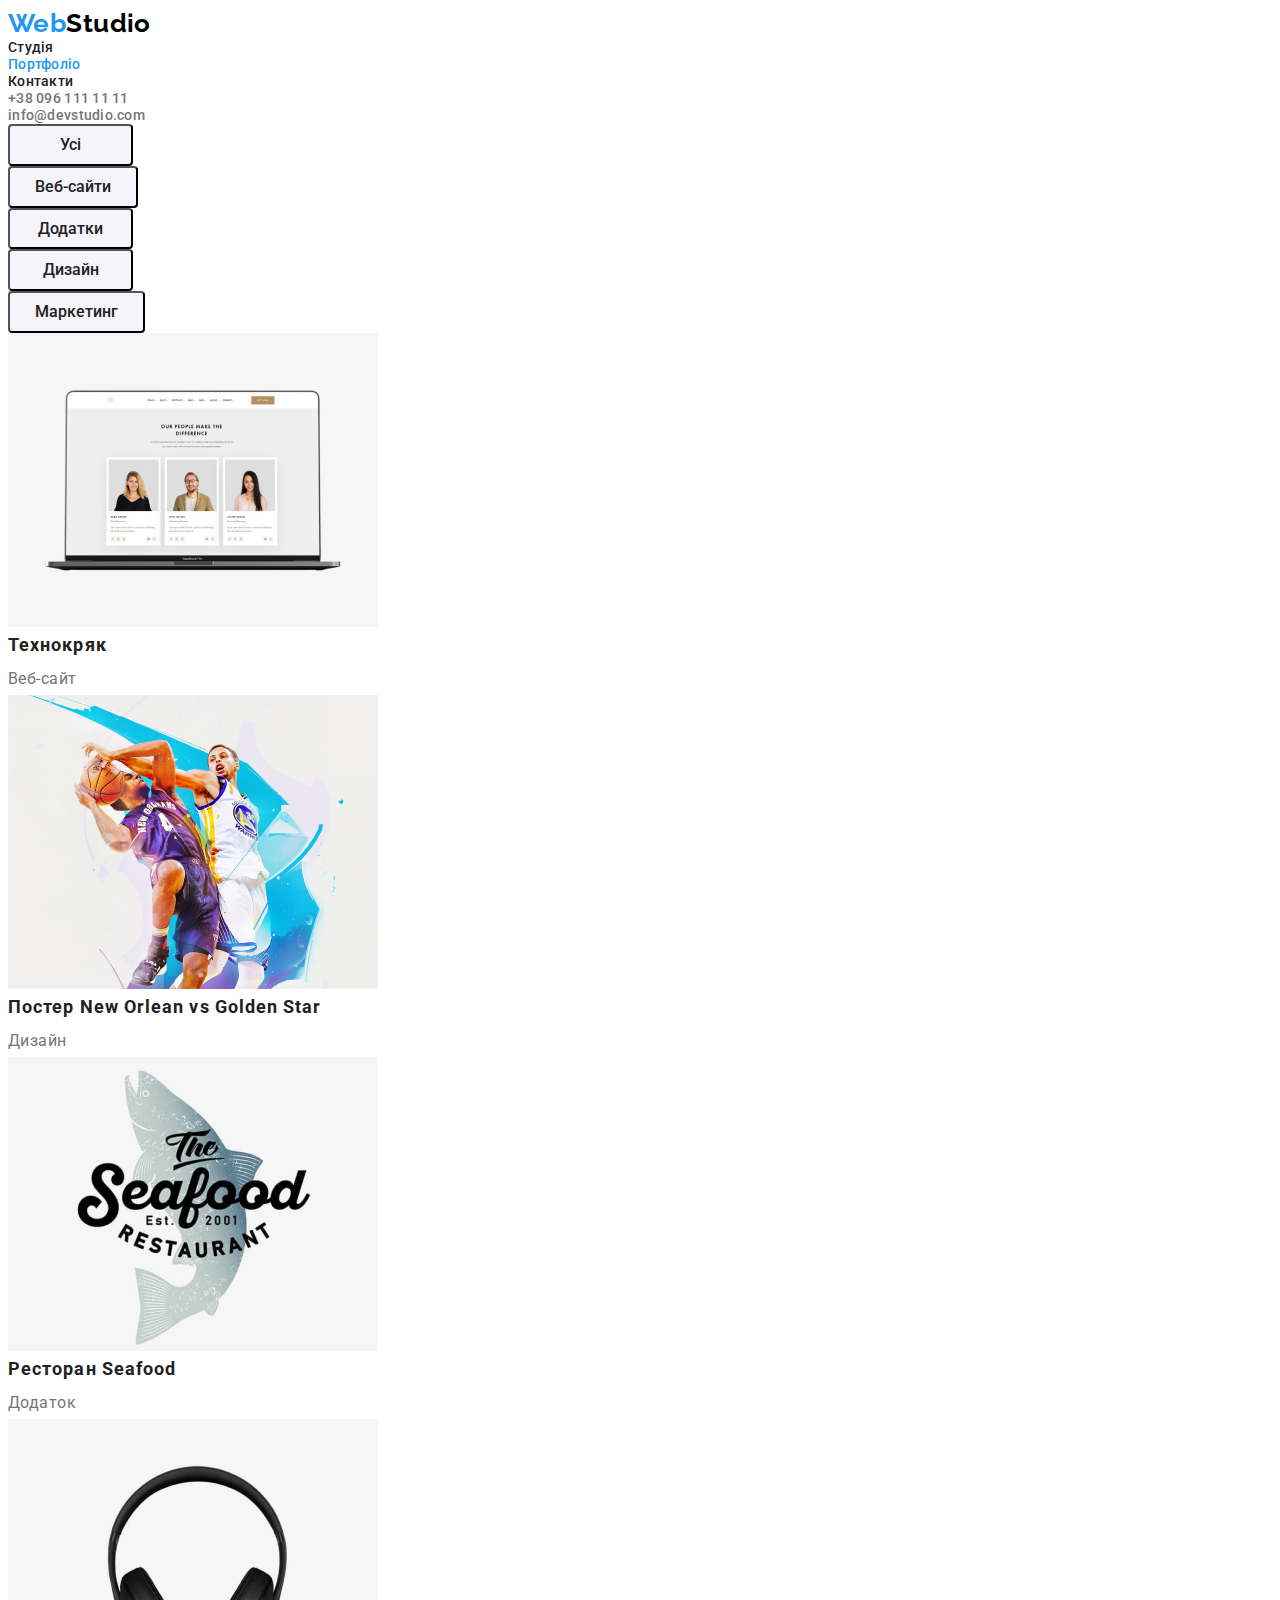
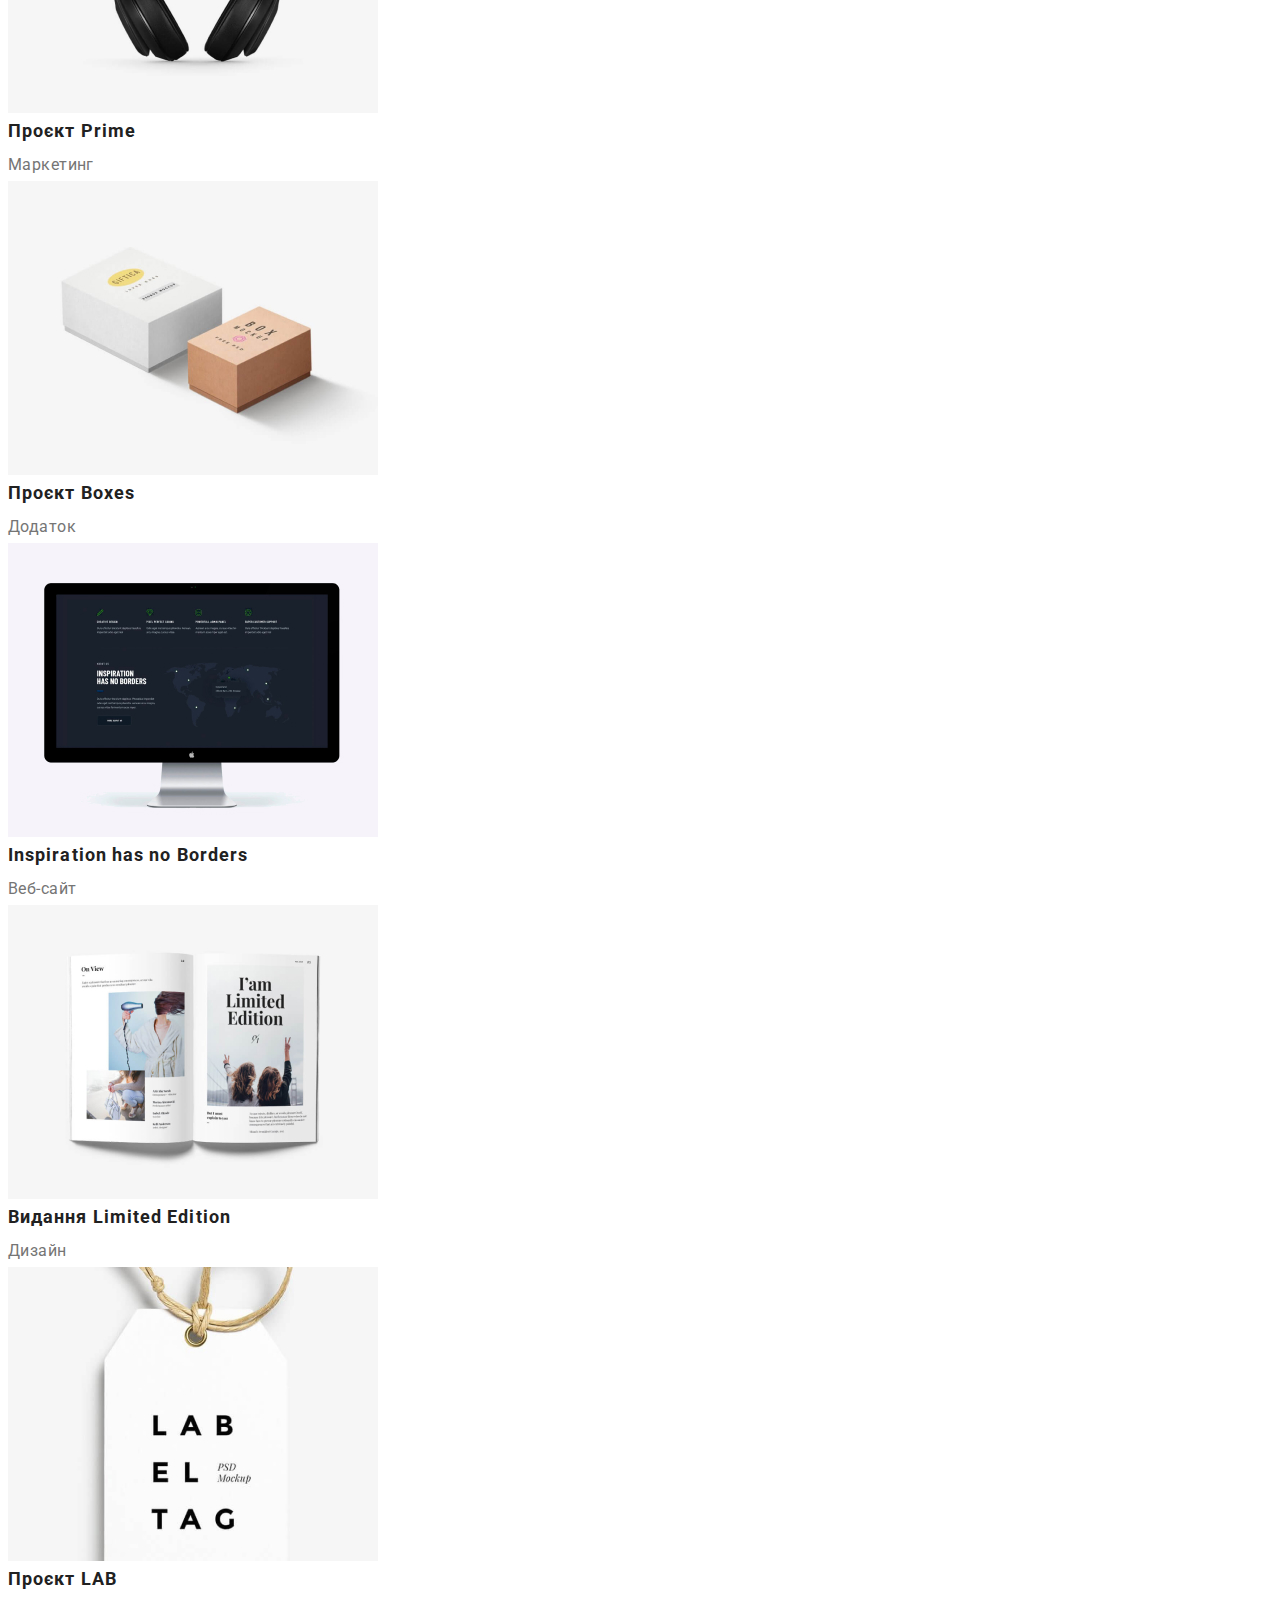
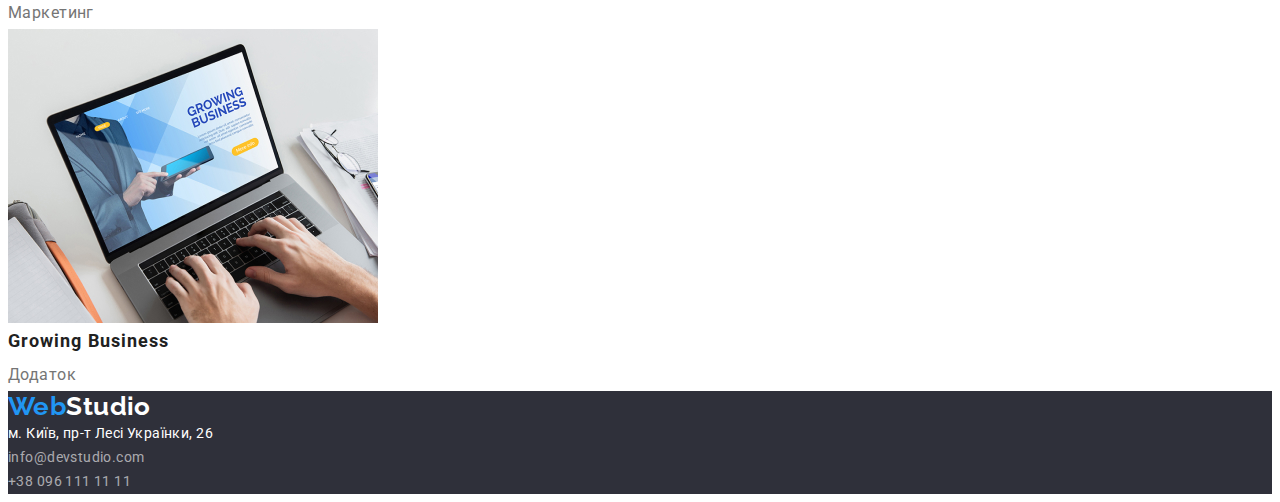
==== portfolio.html @ 73977ac2 "Initial commit" ====
<!DOCTYPE html>
<html lang="uk">
<head>
    <meta charset="UTF-8">
    <meta http-equiv="X-UA-Compatible" content="IE=edge">
    <meta name="viewport" content="width=device-width, initial-scale=1.0">
    <title>Портфоліо</title>
    <link href="https://fonts.googleapis.com/css2?family=Roboto:wght@400;500;700;900&family=Raleway:wght@700&display=swap" rel="stylesheet">
    <link rel="stylesheet" href="./css/styles.css">
    <link rel="stylesheet" href="https://cdnjs.cloudflare.com/ajax/libs/modern-normalize/1.1.0/modern-normalize.min.css" integrity="sha512-wpPYUAdjBVSE4KJnH1VR1HeZfpl1ub8YT/NKx4PuQ5NmX2tKuGu6U/JRp5y+Y8XG2tV+wKQpNHVUX03MfMFn9Q==" crossorigin="anonymous" referrerpolicy="no-referrer" />
</head>
<body>
    <header>
    <nav>
        <a class="logo link" href="./index.html">
          <span class="logo-web">Web</span><span class="logo-studio">Studio</span>
        </a>
        <ul class="nav-list header-nav list">
          <li><a class="header-nav-link link" href="./index.html">Студія</a></li>
          <li><a class="header-nav-link link active-link" href="./portfolio.html">Портфоліо</a></li>
          <li><a class="header-nav-link link" href="/">Контакти</a></li>
        </ul>
      </nav>
      <ul class="nav-list header-nav list">
      <li><a class="header-contacts-tel" href="tel:+380961111111">+38 096 111 11 11</a></li>
      <li><a class="header-contacts-email" href="mailto:info@devstudio.com">info@devstudio.com</a></li>
      </ul>
    </header>
<main>
    <section>
        <h1 class="hidden">Ми можемо все!</h1>
        <ul class="list">
        <li><button class="header-btn" type="button">Усі</button></li>
        <li><button class="header-btn" type="button">Веб-сайти</button></li>
        <li><button class="header-btn" type="button">Додатки</button></li>
        <li><button class="header-btn" type="button">Дизайн</button></li>
        <li><button class="header-btn" type="button">Маркетинг</button></li>
        </ul>
    </section>
        <ul class="list">
          <li>
            <a href="#"><img src="./images/technocrack.jpg" alt="technocrack" width="370"></a>
            <h2 class="artworks-title">Технокряк</h2>
            <p class="artworks-descr">Веб-сайт</p>
          </li>
          <li>
            <a href="#"><img src="./images/neworlean.jpg" alt="neworlean" width="370"></a>
            <h2 class="artworks-title">Постер New Orlean vs Golden Star</h2>
            <p class="artworks-descr">Дизайн</p>
          </li>
          <li>
            <a href="#"><img src="./images/seafood.jpg" alt="seafood" width="370"></a>
            <h2 class="artworks-title">Ресторан Seafood</h2>
            <p class="artworks-descr">Додаток</p>
          </li>
          <li>
            <a href="#"><img src="./images/prime.jpg" alt="prime" width="370"></a>
            <h2 class="artworks-title">Проєкт Prime</h2>
            <p class="artworks-descr">Маркетинг</p>
          </li>
          <li>
            <a href="#"><img src="./images/boxes.jpg" alt="boxes" width="370"></a>
            <h2 class="artworks-title">Проєкт Boxes</h2>
            <p class="artworks-descr">Додаток</p>
          </li>
          <li>
            <a href="#"><img src="./images/inspiration.jpg" alt="inspiration" width="370"></a>
            <h2 class="artworks-title">Inspiration has no Borders</h2>
            <p class="artworks-descr">Веб-сайт</p>
          </li>
          <li>
            <a href="#"><img src="./images/limitededition.jpg" alt="limitededition" width="370"></a>
            <h2 class="artworks-title">Видання Limited Edition</h2>
            <p class="artworks-descr">Дизайн</p>
          </li>
          <li>
            <a href="#"><img src="./images/lab.jpg" alt="lab" width="370"></a>
            <h2 class="artworks-title">Проєкт LAB</h2>
            <p class="artworks-descr">Маркетинг</p>
          </li>
          <li>
            <a href="#"><img src="./images/growing.jpg" alt="growing" width="370"></a>
            <h2 class="artworks-title">Growing Business</h2>
            <p class="artworks-descr">Додаток</p>
          </li>
        </ul>
</main>
<footer class="footer-style">
        <a class="logo link" href="./index.html">
          <span class="logo-web">Web</span><span class="logo-studio-bt">Studio</span>
        </a>
      <address class="address-style">
        <ul class="list">
        <li><p class="street">м. Київ, пр-т Лесі Українки, 26</p></li>
        <li><a class="contacts" href="mailto:info@devstudio.com">info@devstudio.com</a></li>
        <li><a class="contacts" href="tel:+380961111111">+38 096 111 11 11</a></li>
        </ul>
      </address>
</footer>
</body>
</html>
---- css/styles.css ----
/* GENERAL STYLES */

:root {
    --brand-color-main:#2196F3;
    --brand-color-alt: #757575;
    --brand-txt-clr:#212121;
    --brand-plate-clr: #2F303A;
}
body {
    font-family: 'Roboto', sans-serif;
    color: var(--brand-txt-clr);
    font-size: 14px;
    letter-spacing: 0.03em;
}

/* reset start */

h1, h2, h3, h4, h5, h6, p, ul {
    margin: 0;
    border: 0;
}

img {
    display: block;
}
.list {
    list-style-type: none;
    margin: 0;
    padding: 0;
}

.link {
    text-decoration: none;
}
/* reset end */

.logo {
    text-decoration: none;
}

.logo-web {
    font-family: 'Raleway', sans-serif;
    font-weight: 700;
    font-size: 26px;
    line-height: 1.19;
    color: var(--brand-color-main);
}

.logo-studio {
    font-family: 'Raleway', sans-serif;
    font-weight: 700;
    font-size: 26px;
    line-height: 1.19;
    color: #000000;
}



.header-nav-link {
    font-weight: 500;
    line-height: 1.14;
    letter-spacing: 0.02em;
    color: var(--brand-txt-clr);
}

.header-nav-link:hover, .header-nav-link:focus {
    color: var(--brand-color-main);
}

.header-contacts-email, .header-contacts-tel {
    text-decoration: none;
    font-family: 'Roboto';
    font-weight: 500;
    line-height: 1.14;
    letter-spacing: 0.02em;
    color: var(--brand-color-alt);
}

.header-contacts-tel:hover, .header-contacts-tel:focus, .header-contacts-email:hover, .header-contacts-email:focus {
    color: var(--brand-color-main);
}

.active-link {
    color: var(--brand-color-main);
}



/* HEADER */ 
.order {
    background-color: var(--brand-plate-clr);
    text-align: center;
}
.order-title {
    font-family: 'Roboto';
    font-weight: 900;
    font-size: 44px;
    width: 696px;
    line-height: 1.36;
    margin-left: auto;
    margin-right: auto;
    margin-bottom: 30px;
    text-align: center;
    letter-spacing: 0.06em;
    text-transform: uppercase;
    color: #FFFFFF;
}
.order-btn {
    max-width: 300px;
    min-width: 216px;
    min-height: 50px;
    background: var(--brand-color-main);
    box-shadow: 0px 4px 4px rgba(0, 0, 0, 0.15);
    border-radius: 4px;
    font-family: inherit;
    font-weight: 700;
    font-size: 16px;
    line-height: 1.87;
    letter-spacing: 0.06em;
    color: #FFFFFF;
    cursor: pointer;
    padding: 10px 32px;
}

.header-btn {
    font-family: inherit;
    font-weight: 500;
    font-size: 16px;
    line-height: 1.62;
    text-align: center;
    color: var(--brand-txt-clr);
    max-width: 250px;
    min-width: 125px;
    min-height: 38px;
    background: #F5F4FA;
    border-radius: 4px;
    cursor: pointer;
    padding: 6px 25px;

}
.header-btn:hover {
    background: var(--brand-color-main);
    color:#FFFFFF;
}

/* HERO */
.hidden {
    display:none;
}

.features {
    margin-top: 94px;
    margin-bottom: 94px;
}
.features-title {
    font-family: 'Roboto';
    font-size: 14px;
    font-weight: 700;
    line-height: 1.14;
    text-transform: uppercase;
    color: var(--brand-txt-clr);
    margin-bottom: 10px;
}
.features-descr {
    font-family: 'Roboto';
    line-height: 1.71;
    color: var(--brand-color-alt);
    width: 270px;

}

.about-main, .team-main {
    font-family: 'Roboto';
    font-weight: 700;
    font-size: 36px;
    line-height: 1.16;
    color: var(--brand-plate-clr);
    text-align: center;
    margin-bottom: 50px;
}

.team {
    background: #F5F4FA;
}

.team-card {
    background: #FFFFFF;
}

.team-name {
    font-family: 'Roboto';
    font-weight: 500;
    font-size: 16px;
    line-height: 1.18;
    color: var(--brand-txt-clr);
    margin-bottom: 10px;
}

.team-role {
    font-family: 'Roboto';
    font-size: 16px;
    line-height: 1.18;
    color: var(--brand-color-alt);
}

.artworks-title {
    font-weight: 700;
    font-size: 18px;
    line-height: 2;
    letter-spacing: 0.06em;
    color: var(--brand-txt-clr);
}

.artworks-descr {
    font-size: 16px;
    line-height: 2;
    color: var(--brand-color-alt);
}

/* FOOTER */

.footer-style {
    background-color: var(--brand-plate-clr);
}

.street {
    font-family: 'Roboto';
    font-style: normal;
    line-height: 1.71;
    color: #FFFFFF;
}
.logo-studio-bt {
    font-family: 'Raleway', sans-serif;
    font-weight: 700;
    font-size: 26px;
    line-height: 1.19;
    color: #FFFFFF;
}
.contacts {
    text-decoration: none;
    font-style: normal;
    line-height: 1.71;
    color: rgba(255, 255, 255, 0.6);
}

.contacts:hover, .contacts:focus {
    color: var(--brand-color-main);
}
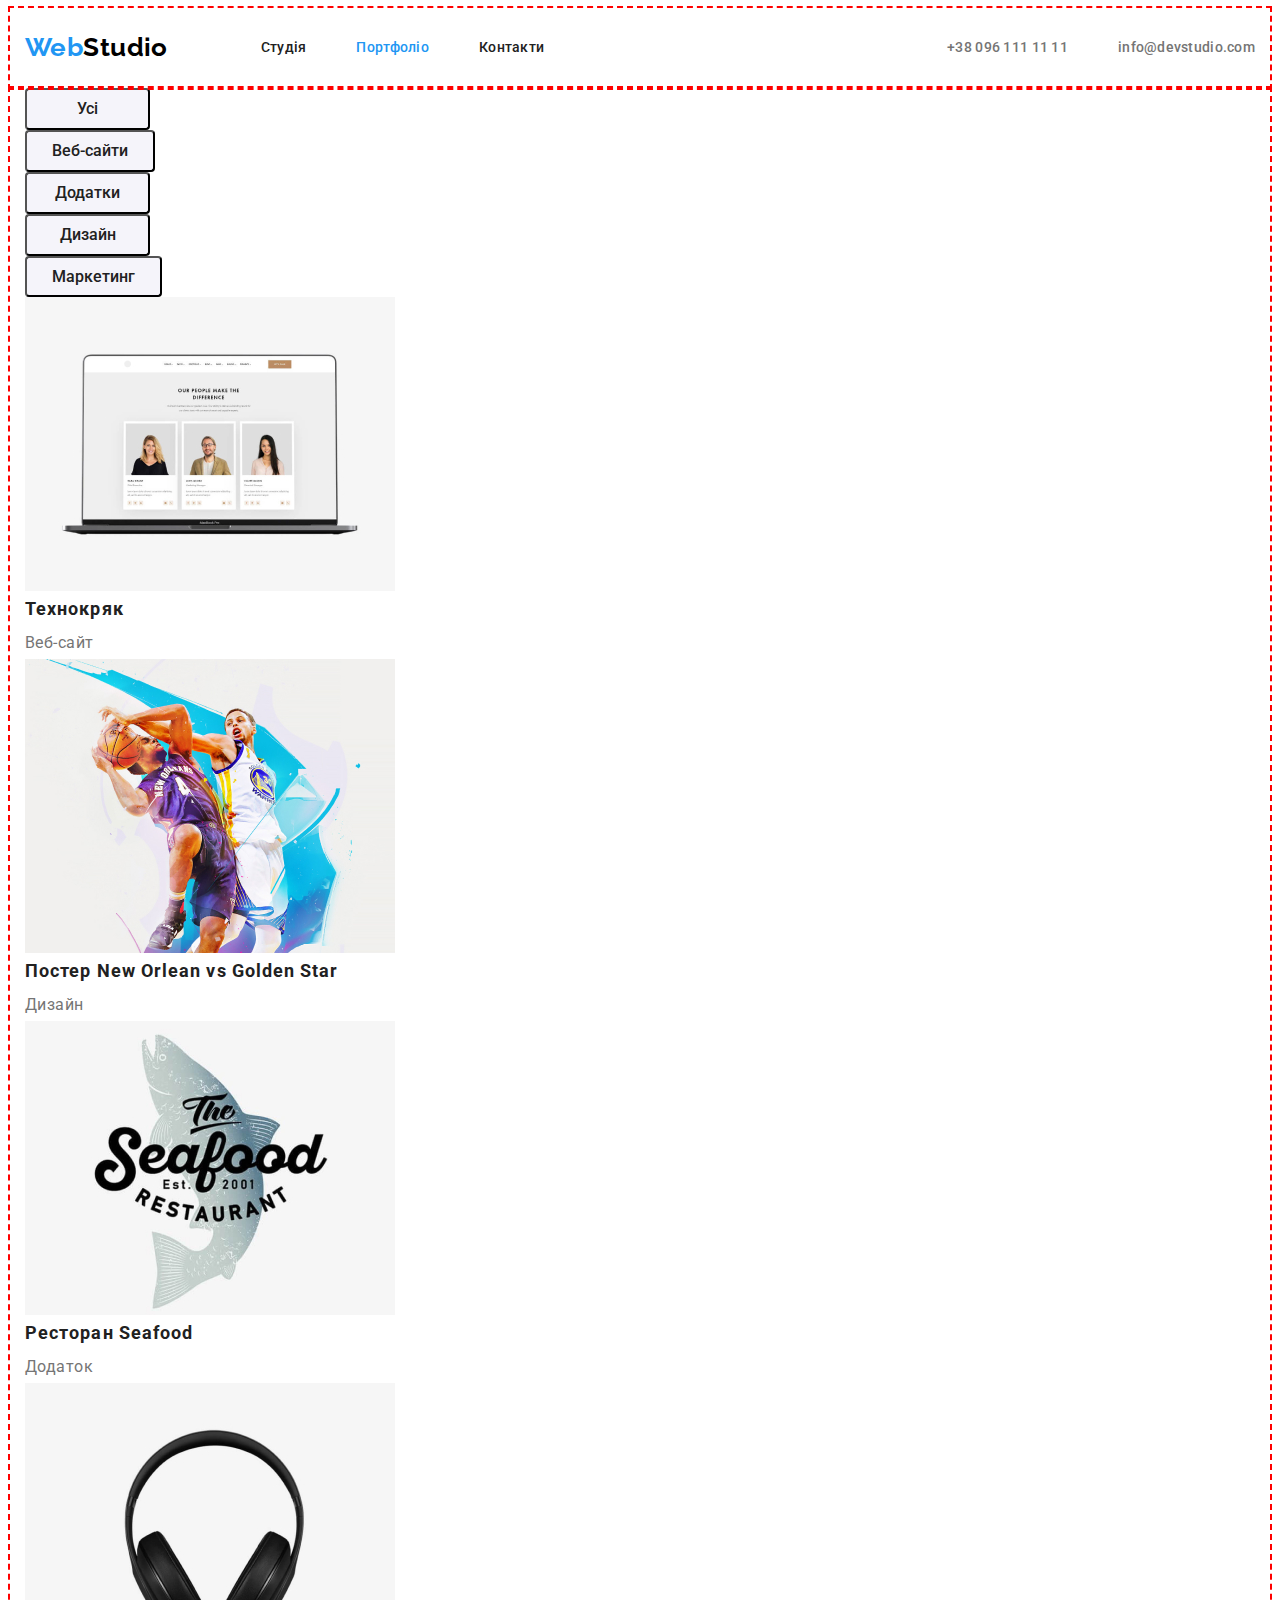
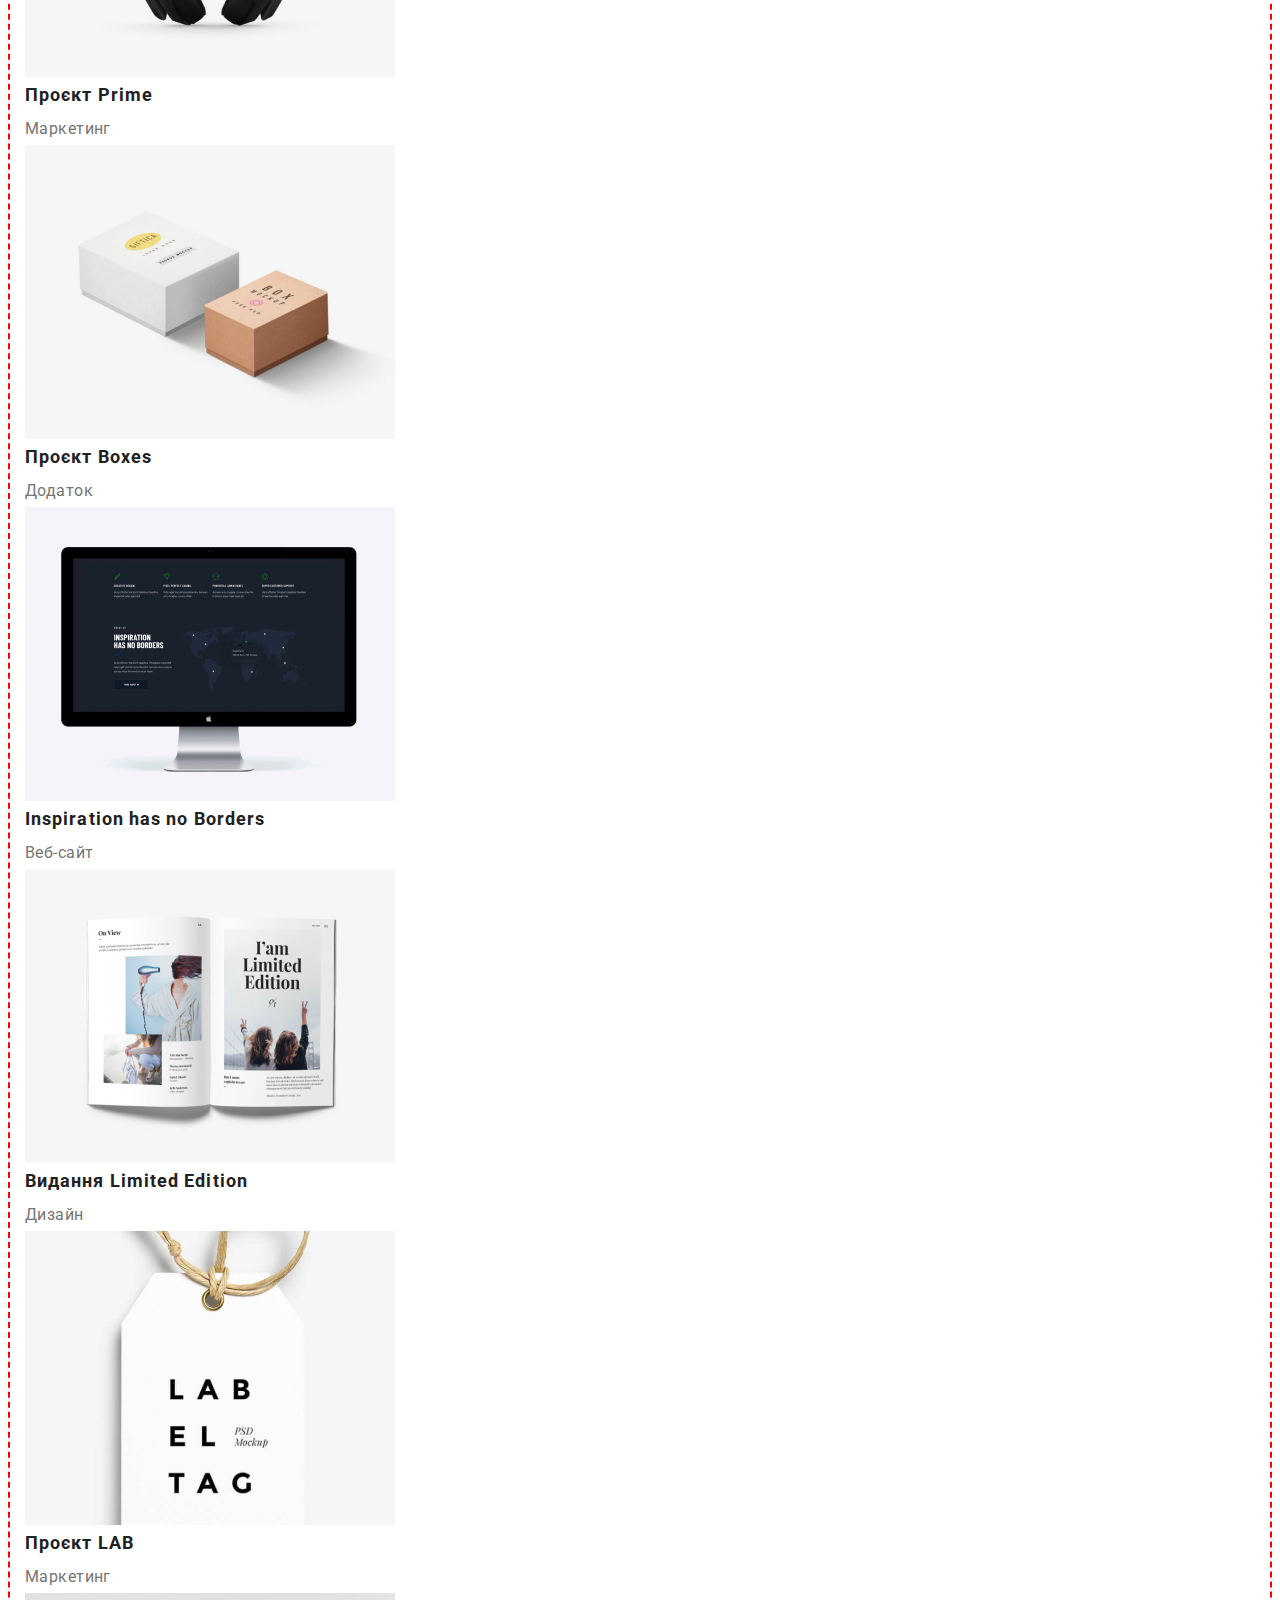
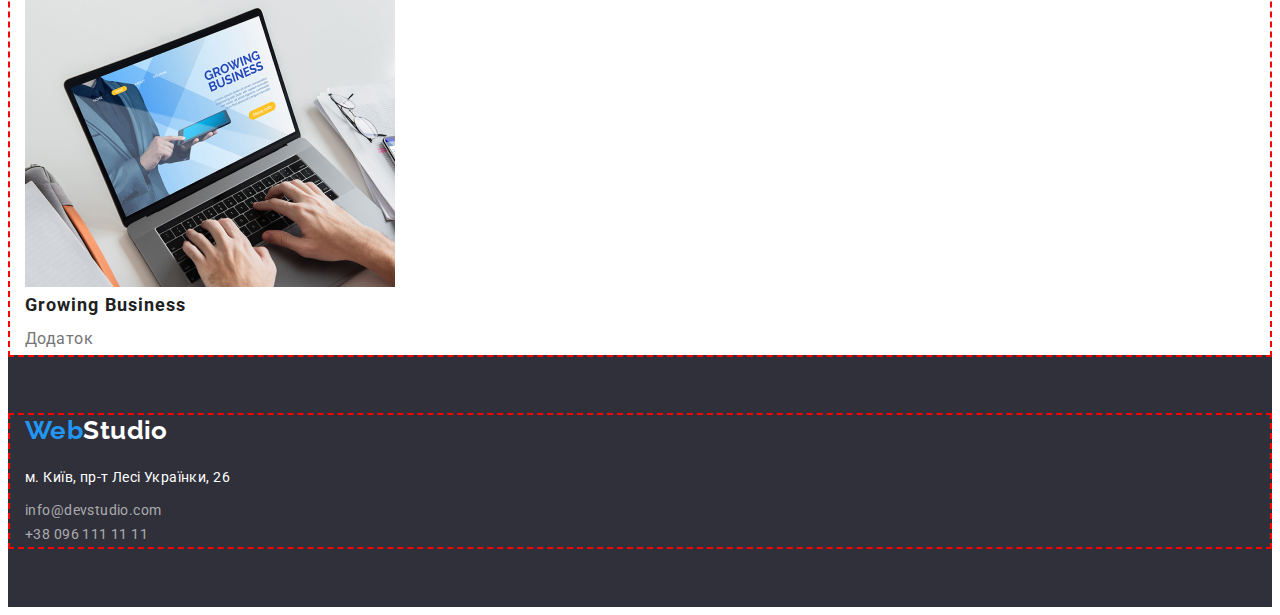
==== commit 508cd3d8: "Update portfolio.html" ====
--- a/portfolio.html
+++ b/portfolio.html
@@ -1,101 +1,167 @@
 <!DOCTYPE html>
 <html lang="uk">
-<head>
-    <meta charset="UTF-8">
-    <meta http-equiv="X-UA-Compatible" content="IE=edge">
-    <meta name="viewport" content="width=device-width, initial-scale=1.0">
+  <head>
+    <meta charset="UTF-8" />
+    <meta http-equiv="X-UA-Compatible" content="IE=edge" />
+    <meta name="viewport" content="width=device-width, initial-scale=1.0" />
     <title>Портфоліо</title>
-    <link href="https://fonts.googleapis.com/css2?family=Roboto:wght@400;500;700;900&family=Raleway:wght@700&display=swap" rel="stylesheet">
-    <link rel="stylesheet" href="./css/styles.css">
-    <link rel="stylesheet" href="https://cdnjs.cloudflare.com/ajax/libs/modern-normalize/1.1.0/modern-normalize.min.css" integrity="sha512-wpPYUAdjBVSE4KJnH1VR1HeZfpl1ub8YT/NKx4PuQ5NmX2tKuGu6U/JRp5y+Y8XG2tV+wKQpNHVUX03MfMFn9Q==" crossorigin="anonymous" referrerpolicy="no-referrer" />
-</head>
-<body>
+    <link
+      href="https://fonts.googleapis.com/css2?family=Roboto:wght@400;500;700;900&family=Raleway:wght@700&display=swap"
+      rel="stylesheet"
+    />
+    <link rel="stylesheet" href="./css/styles.css" />
+    <link
+      rel="stylesheet"
+      href="https://cdnjs.cloudflare.com/ajax/libs/modern-normalize/1.1.0/modern-normalize.min.css"
+      integrity="sha512-wpPYUAdjBVSE4KJnH1VR1HeZfpl1ub8YT/NKx4PuQ5NmX2tKuGu6U/JRp5y+Y8XG2tV+wKQpNHVUX03MfMFn9Q=="
+      crossorigin="anonymous"
+      referrerpolicy="no-referrer"
+    />
+  </head>
+  <body>
     <header>
-    <nav>
+      <div class="header-container container">
         <a class="logo link" href="./index.html">
-          <span class="logo-web">Web</span><span class="logo-studio">Studio</span>
+          <span class="logo-web">Web</span
+          ><span class="logo-studio">Studio</span>
         </a>
-        <ul class="nav-list header-nav list">
-          <li><a class="header-nav-link link" href="./index.html">Студія</a></li>
-          <li><a class="header-nav-link link active-link" href="./portfolio.html">Портфоліо</a></li>
-          <li><a class="header-nav-link link" href="/">Контакти</a></li>
-        </ul>
-      </nav>
-      <ul class="nav-list header-nav list">
-      <li><a class="header-contacts-tel" href="tel:+380961111111">+38 096 111 11 11</a></li>
-      <li><a class="header-contacts-email" href="mailto:info@devstudio.com">info@devstudio.com</a></li>
-      </ul>
+        <nav class="header-nav">
+          <ul class="nav-list list">
+            <li>
+              <a class="header-item header-nav-link link" href="./index.html">Студія</a>
+            </li>
+            <li>
+              <a
+                class="header-item header-nav-link link active-link"
+                href="./portfolio.html"
+                >Портфоліо</a
+              >
+            </li>
+            <li><a class="header-item header-nav-link link" href="/">Контакти</a></li>
+          </ul>
+        </nav>
+        <div class="header-group">
+          <ul class="nav-list header-nav list">
+            <li>
+              <a class="header-contacts-tel" href="tel:+380961111111"
+                >+38 096 111 11 11</a
+              >
+            </li>
+            <li>
+              <a class="header-contacts-email" href="mailto:info@devstudio.com"
+                >info@devstudio.com</a
+              >
+            </li>
+          </ul>
+        </div>
+      </div>
     </header>
-<main>
-    <section>
-        <h1 class="hidden">Ми можемо все!</h1>
-        <ul class="list">
-        <li><button class="header-btn" type="button">Усі</button></li>
-        <li><button class="header-btn" type="button">Веб-сайти</button></li>
-        <li><button class="header-btn" type="button">Додатки</button></li>
-        <li><button class="header-btn" type="button">Дизайн</button></li>
-        <li><button class="header-btn" type="button">Маркетинг</button></li>
-        </ul>
-    </section>
+    <main>
+      <div class="container">
+        <section>
+          <h1 class="hidden">Ми можемо все!</h1>
+          <ul class="list">
+            <li><button class="header-btn" type="button">Усі</button></li>
+            <li><button class="header-btn" type="button">Веб-сайти</button></li>
+            <li><button class="header-btn" type="button">Додатки</button></li>
+            <li><button class="header-btn" type="button">Дизайн</button></li>
+            <li><button class="header-btn" type="button">Маркетинг</button></li>
+          </ul>
+        </section>
         <ul class="list">
           <li>
-            <a href="#"><img src="./images/technocrack.jpg" alt="technocrack" width="370"></a>
+            <a href="#"
+              ><img
+                src="./images/technocrack.jpg"
+                alt="technocrack"
+                width="370"
+            /></a>
             <h2 class="artworks-title">Технокряк</h2>
             <p class="artworks-descr">Веб-сайт</p>
           </li>
           <li>
-            <a href="#"><img src="./images/neworlean.jpg" alt="neworlean" width="370"></a>
+            <a href="#"
+              ><img src="./images/neworlean.jpg" alt="neworlean" width="370"
+            /></a>
             <h2 class="artworks-title">Постер New Orlean vs Golden Star</h2>
             <p class="artworks-descr">Дизайн</p>
           </li>
           <li>
-            <a href="#"><img src="./images/seafood.jpg" alt="seafood" width="370"></a>
+            <a href="#"
+              ><img src="./images/seafood.jpg" alt="seafood" width="370"
+            /></a>
             <h2 class="artworks-title">Ресторан Seafood</h2>
             <p class="artworks-descr">Додаток</p>
           </li>
           <li>
-            <a href="#"><img src="./images/prime.jpg" alt="prime" width="370"></a>
+            <a href="#"
+              ><img src="./images/prime.jpg" alt="prime" width="370"
+            /></a>
             <h2 class="artworks-title">Проєкт Prime</h2>
             <p class="artworks-descr">Маркетинг</p>
           </li>
           <li>
-            <a href="#"><img src="./images/boxes.jpg" alt="boxes" width="370"></a>
+            <a href="#"
+              ><img src="./images/boxes.jpg" alt="boxes" width="370"
+            /></a>
             <h2 class="artworks-title">Проєкт Boxes</h2>
             <p class="artworks-descr">Додаток</p>
           </li>
           <li>
-            <a href="#"><img src="./images/inspiration.jpg" alt="inspiration" width="370"></a>
+            <a href="#"
+              ><img
+                src="./images/inspiration.jpg"
+                alt="inspiration"
+                width="370"
+            /></a>
             <h2 class="artworks-title">Inspiration has no Borders</h2>
             <p class="artworks-descr">Веб-сайт</p>
           </li>
           <li>
-            <a href="#"><img src="./images/limitededition.jpg" alt="limitededition" width="370"></a>
+            <a href="#"
+              ><img
+                src="./images/limitededition.jpg"
+                alt="limitededition"
+                width="370"
+            /></a>
             <h2 class="artworks-title">Видання Limited Edition</h2>
             <p class="artworks-descr">Дизайн</p>
           </li>
           <li>
-            <a href="#"><img src="./images/lab.jpg" alt="lab" width="370"></a>
+            <a href="#"><img src="./images/lab.jpg" alt="lab" width="370" /></a>
             <h2 class="artworks-title">Проєкт LAB</h2>
             <p class="artworks-descr">Маркетинг</p>
           </li>
           <li>
-            <a href="#"><img src="./images/growing.jpg" alt="growing" width="370"></a>
+            <a href="#"
+              ><img src="./images/growing.jpg" alt="growing" width="370"
+            /></a>
             <h2 class="artworks-title">Growing Business</h2>
             <p class="artworks-descr">Додаток</p>
           </li>
         </ul>
-</main>
-<footer class="footer-style">
+      </div>
+    </main>
+    <footer class="footer-style">
+      <div class="container">
         <a class="logo link" href="./index.html">
-          <span class="logo-web">Web</span><span class="logo-studio-bt">Studio</span>
+          <span class="logo-web">Web</span
+          ><span class="logo-studio-bt">Studio</span>
         </a>
-      <address class="address-style">
-        <ul class="list">
-        <li><p class="street">м. Київ, пр-т Лесі Українки, 26</p></li>
-        <li><a class="contacts" href="mailto:info@devstudio.com">info@devstudio.com</a></li>
-        <li><a class="contacts" href="tel:+380961111111">+38 096 111 11 11</a></li>
-        </ul>
-      </address>
-</footer>
-</body>
-</html>+        <address class="address-style">
+          <ul class="list">
+            <li><p class="street">м. Київ, пр-т Лесі Українки, 26</p></li>
+            <li>
+              <a class="contacts" href="mailto:info@devstudio.com"
+                >info@devstudio.com</a
+              >
+            </li>
+            <li>
+              <a class="contacts" href="tel:+380961111111">+38 096 111 11 11</a>
+            </li>
+          </ul>
+        </address>
+      </div>
+    </footer>
+  </body>
+</html>
--- a/css/styles.css
+++ b/css/styles.css
@@ -35,9 +35,38 @@
 }
 /* reset end */
 
+.container {
+    width: 1230px;
+    margin: 0 auto;
+    padding: 0 15px;
+    outline: 2px dashed red;
+}
+
+.section {
+    padding: 94px 0;
+}
+
+.header-container {
+    display: flex;
+    align-items: center;
+}
+
+.header-item {
+    padding: 32px 0;
+    margin-right: 50px;
+}
+
+.nav-list {
+    display:flex;
+    align-items: center;
+}
+
 .logo {
     text-decoration: none;
-}
+    margin: 24px 93px 25px 0;
+}
+
+
 
 .logo-web {
     font-family: 'Raleway', sans-serif;
@@ -54,18 +83,28 @@
     line-height: 1.19;
     color: #000000;
 }
-
-
 
 .header-nav-link {
     font-weight: 500;
     line-height: 1.14;
     letter-spacing: 0.02em;
     color: var(--brand-txt-clr);
+}    
+
+.header-item:not(last-child) {
+    margin-right: 50px;
 }
 
 .header-nav-link:hover, .header-nav-link:focus {
     color: var(--brand-color-main);
+}
+
+.header-group {
+    margin-left: auto;
+}
+
+.header-contacts-tel {
+    margin-right: 50px;
 }
 
 .header-contacts-email, .header-contacts-tel {
@@ -75,7 +114,9 @@
     line-height: 1.14;
     letter-spacing: 0.02em;
     color: var(--brand-color-alt);
-}
+    padding: 32px 0;
+}    
+
 
 .header-contacts-tel:hover, .header-contacts-tel:focus, .header-contacts-email:hover, .header-contacts-email:focus {
     color: var(--brand-color-main);
@@ -91,6 +132,7 @@
 .order {
     background-color: var(--brand-plate-clr);
     text-align: center;
+    padding: 200px 0;
 }
 .order-title {
     font-family: 'Roboto';
@@ -148,11 +190,12 @@
 .hidden {
     display:none;
 }
-
-.features {
-    margin-top: 94px;
-    margin-bottom: 94px;
-}
+/*FEATURES*/
+
+.features-container {
+    display:flex;
+}
+
 .features-title {
     font-family: 'Roboto';
     font-size: 14px;
@@ -167,25 +210,51 @@
     line-height: 1.71;
     color: var(--brand-color-alt);
     width: 270px;
-
-}
-
-.about-main, .team-main {
+    margin-right: 30px;
+
+}
+
+/*ABOUT*/
+
+.about-container {
+    display: flex;
+}
+
+.about-items {
+    margin-top: 50px;
+    margin-right: 30px;
+    
+}
+
+.about-main {
     font-family: 'Roboto';
     font-weight: 700;
     font-size: 36px;
     line-height: 1.16;
     color: var(--brand-plate-clr);
     text-align: center;
-    margin-bottom: 50px;
-}
-
+}
+
+.team-main {
+    font-family: 'Roboto';
+    font-weight: 700;
+    font-size: 36px;
+    line-height: 1.16;
+    color: var(--brand-plate-clr);
+    text-align: center;
+}
+/*TEAM*/
+.team-container {
+    display:flex;
+}
 .team {
     background: #F5F4FA;
 }
 
 .team-card {
     background: #FFFFFF;
+    margin: 50px 30px 0 0;
+    align-items: center;
 }
 
 .team-name {
@@ -194,7 +263,9 @@
     font-size: 16px;
     line-height: 1.18;
     color: var(--brand-txt-clr);
+    margin-top: 30px;
     margin-bottom: 10px;
+    text-align: center;
 }
 
 .team-role {
@@ -202,6 +273,8 @@
     font-size: 16px;
     line-height: 1.18;
     color: var(--brand-color-alt);
+    text-align: center;
+    margin-bottom: 30px;
 }
 
 .artworks-title {
@@ -222,13 +295,16 @@
 
 .footer-style {
     background-color: var(--brand-plate-clr);
-}
+    padding: 60px 0;
+}    
 
 .street {
     font-family: 'Roboto';
     font-style: normal;
     line-height: 1.71;
     color: #FFFFFF;
+    margin-top: 20px;
+    margin-bottom: 9px;
 }
 .logo-studio-bt {
     font-family: 'Raleway', sans-serif;
@@ -242,6 +318,7 @@
     font-style: normal;
     line-height: 1.71;
     color: rgba(255, 255, 255, 0.6);
+    margin-bottom: 9px;
 }
 
 .contacts:hover, .contacts:focus {
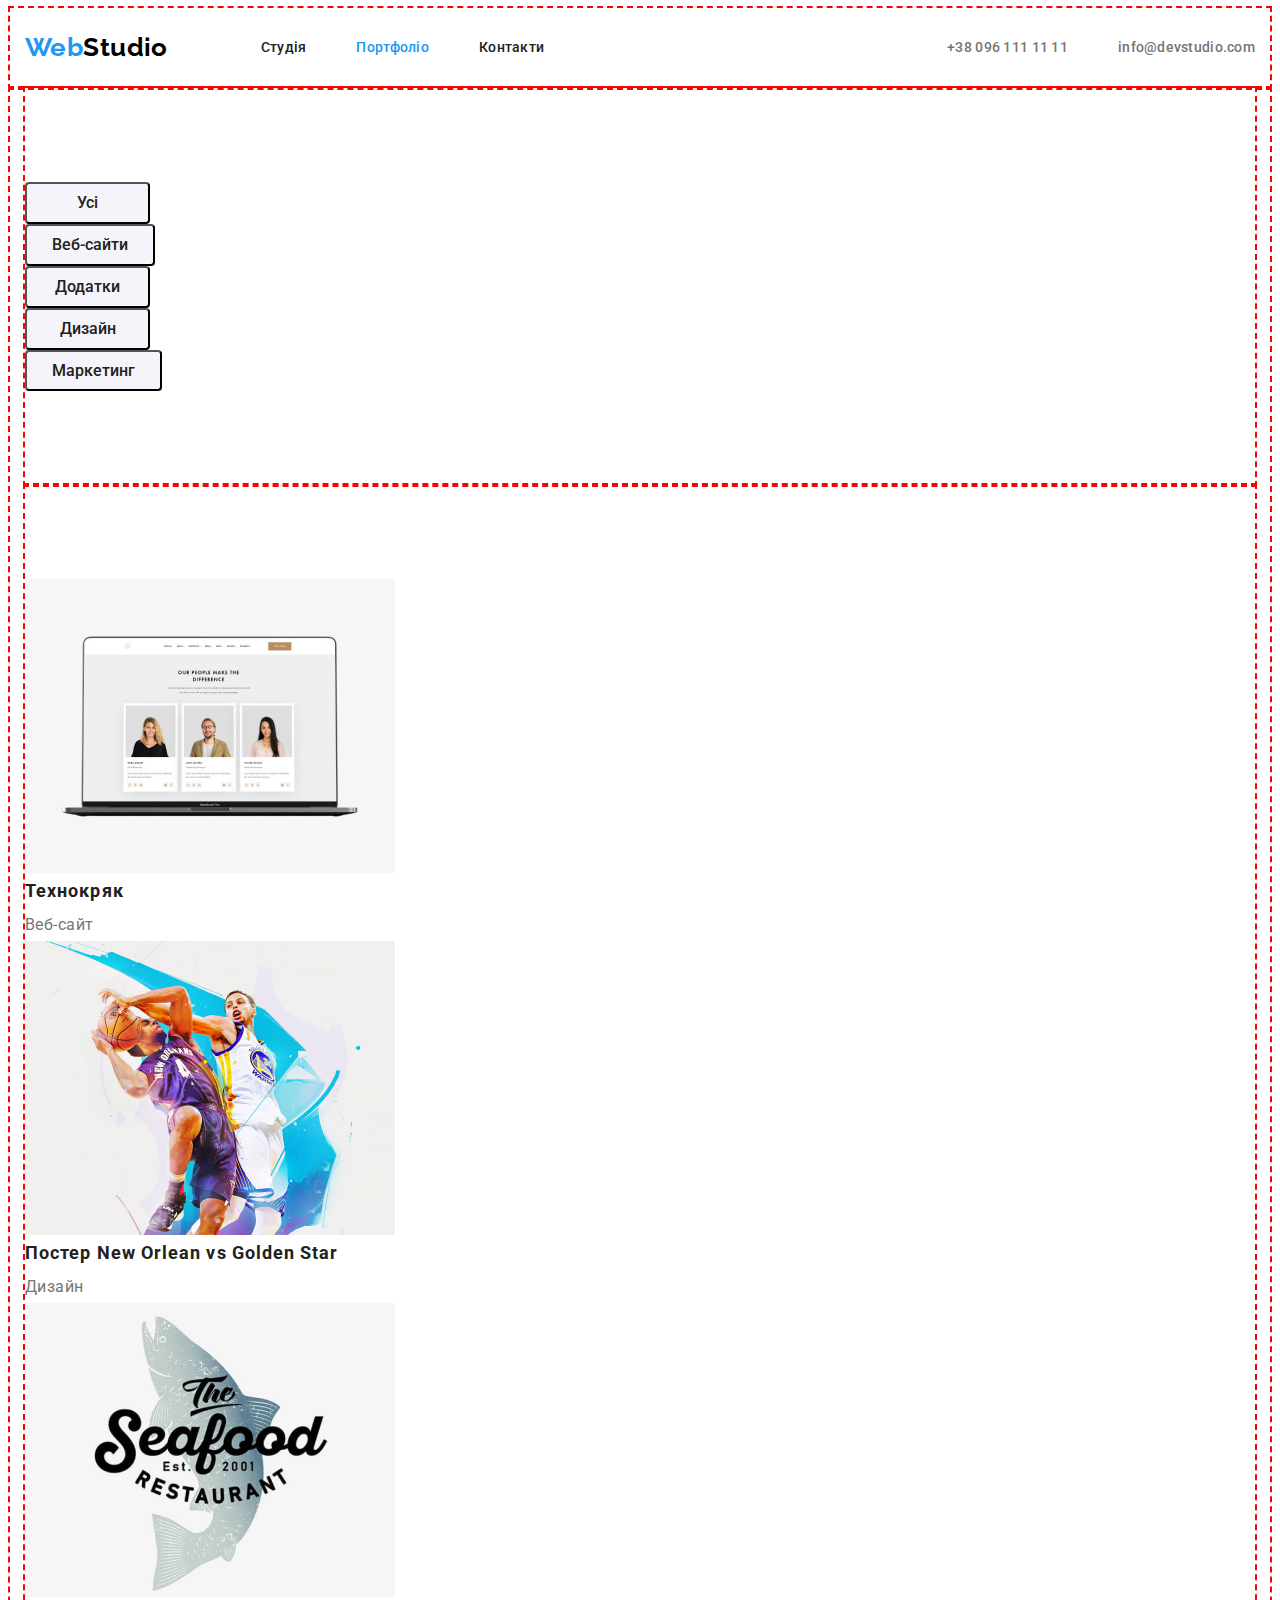
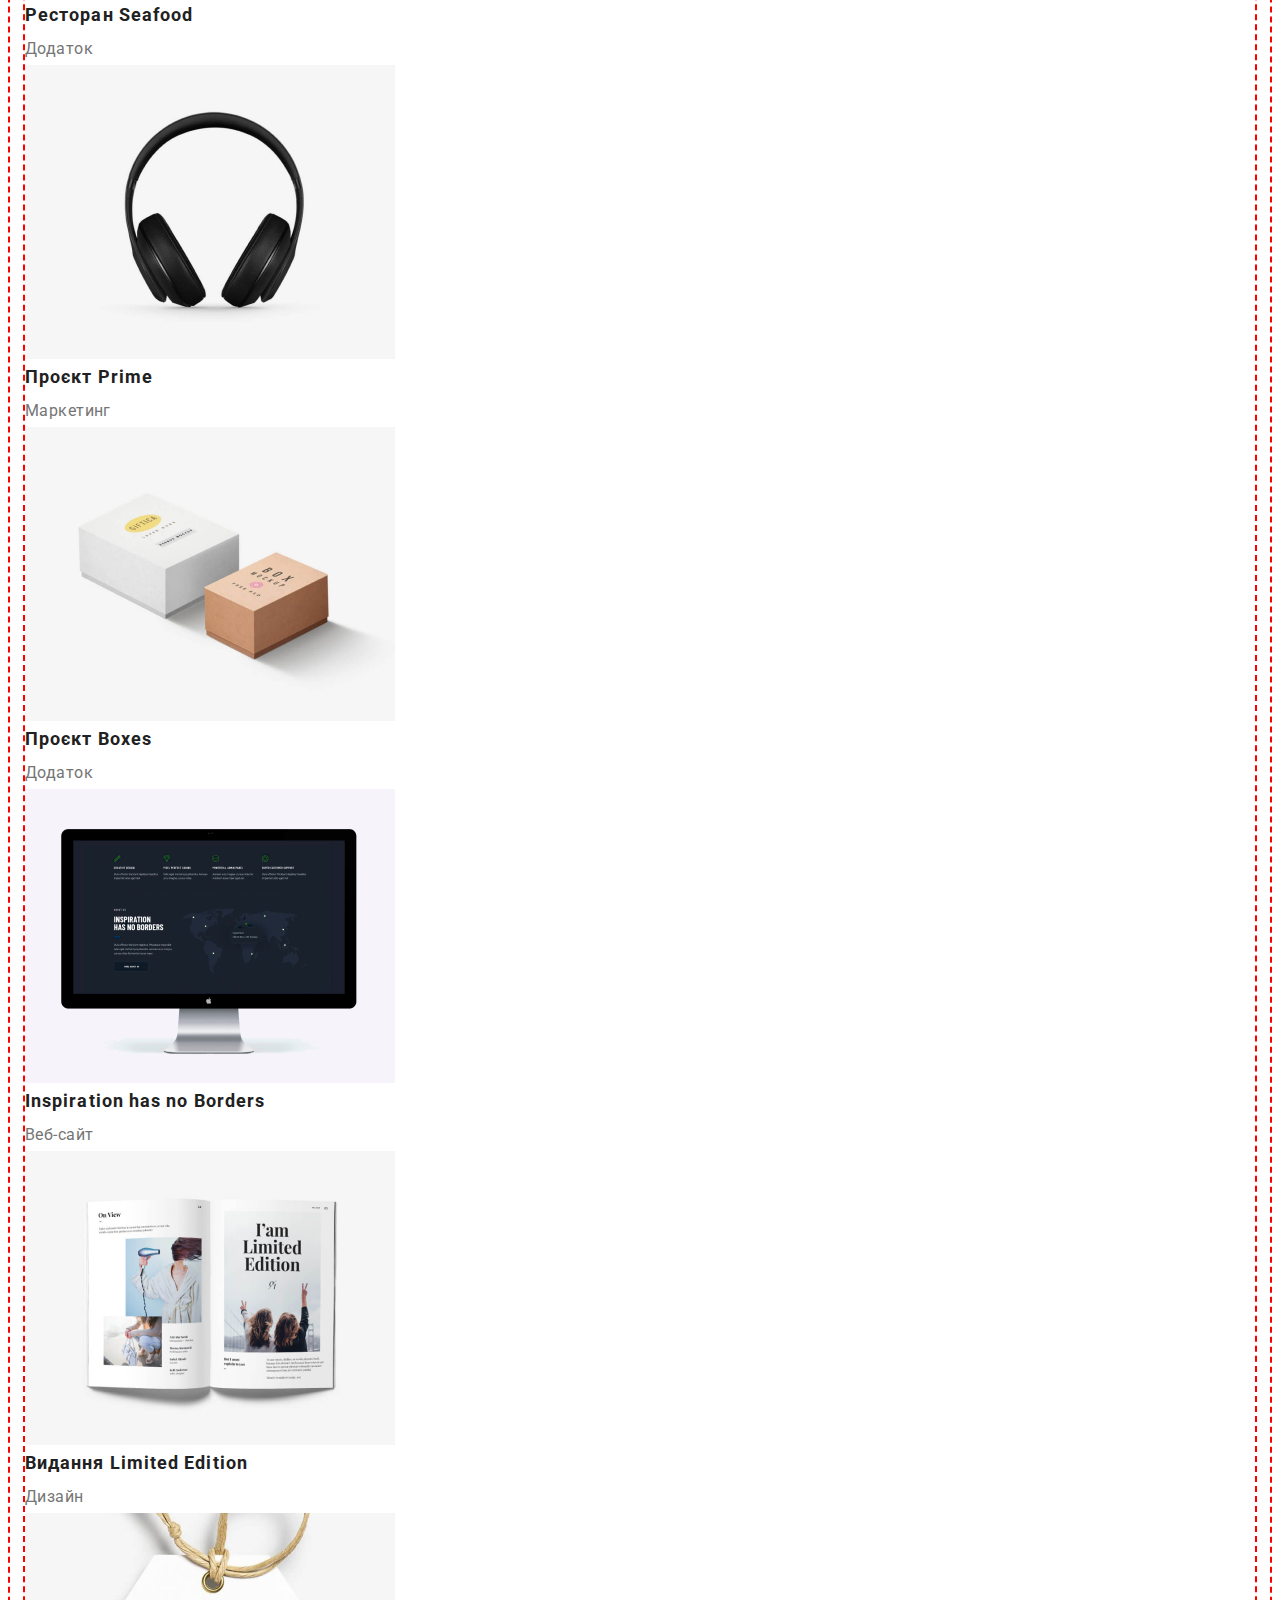
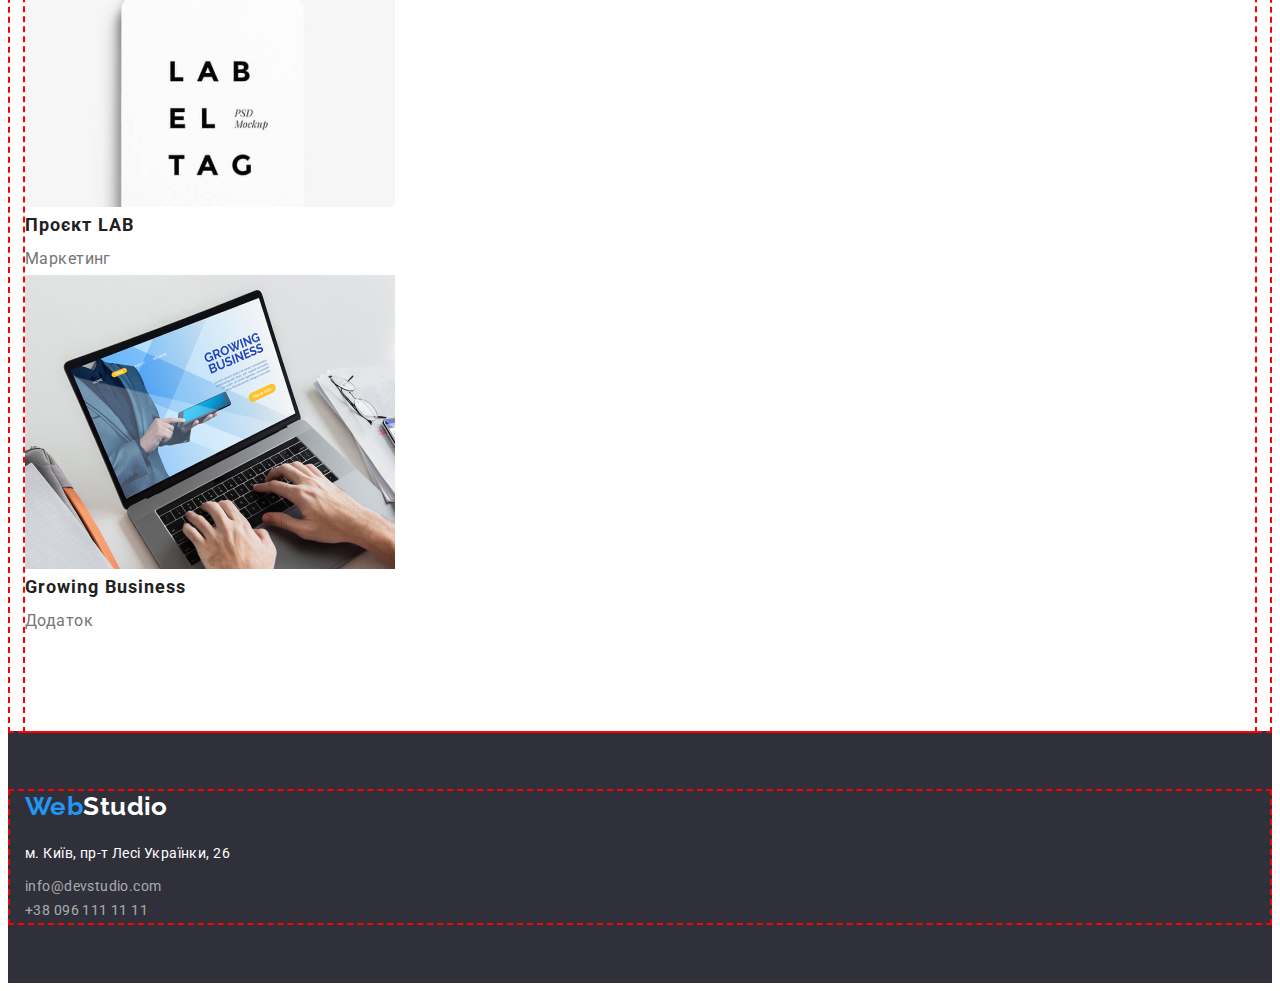
==== commit c7a00d38: "Update portfolio.html" ====
--- a/portfolio.html
+++ b/portfolio.html
@@ -7,23 +7,22 @@
     <title>Портфоліо</title>
     <link
       href="https://fonts.googleapis.com/css2?family=Roboto:wght@400;500;700;900&family=Raleway:wght@700&display=swap"
-      rel="stylesheet"
-    />
+      rel="stylesheet">
     <link rel="stylesheet" href="./css/styles.css" />
     <link
       rel="stylesheet"
       href="https://cdnjs.cloudflare.com/ajax/libs/modern-normalize/1.1.0/modern-normalize.min.css"
       integrity="sha512-wpPYUAdjBVSE4KJnH1VR1HeZfpl1ub8YT/NKx4PuQ5NmX2tKuGu6U/JRp5y+Y8XG2tV+wKQpNHVUX03MfMFn9Q=="
       crossorigin="anonymous"
-      referrerpolicy="no-referrer"
-    />
+      referrerpolicy="no-referrer">
+    <link rel="stylesheet" href="https://cdnjs.cloudflare.com/ajax/libs/modern-normalize/1.1.0/modern-normalize.min.css" integrity="sha512-wpPYUAdjBVSE4KJnH1VR1HeZfpl1ub8YT/NKx4PuQ5NmX2tKuGu6U/JRp5y+Y8XG2tV+wKQpNHVUX03MfMFn9Q==" crossorigin="anonymous" referrerpolicy="no-referrer" />
+
   </head>
   <body>
     <header>
       <div class="header-container container">
         <a class="logo link" href="./index.html">
-          <span class="logo-web">Web</span
-          ><span class="logo-studio">Studio</span>
+          <span class="logo-web">Web</span><span class="logo-studio">Studio</span>
         </a>
         <nav class="header-nav">
           <ul class="nav-list list">
@@ -31,11 +30,7 @@
               <a class="header-item header-nav-link link" href="./index.html">Студія</a>
             </li>
             <li>
-              <a
-                class="header-item header-nav-link link active-link"
-                href="./portfolio.html"
-                >Портфоліо</a
-              >
+              <a class="header-item header-nav-link link active-link" href="./portfolio.html">Портфоліо</a>
             </li>
             <li><a class="header-item header-nav-link link" href="/">Контакти</a></li>
           </ul>
@@ -43,14 +38,10 @@
         <div class="header-group">
           <ul class="nav-list header-nav list">
             <li>
-              <a class="header-contacts-tel" href="tel:+380961111111"
-                >+38 096 111 11 11</a
-              >
+              <a class="header-contacts-tel" href="tel:+380961111111">+38 096 111 11 11</a>
             </li>
             <li>
-              <a class="header-contacts-email" href="mailto:info@devstudio.com"
-                >info@devstudio.com</a
-              >
+              <a class="header-contacts-email" href="mailto:info@devstudio.com">info@devstudio.com</a>
             </li>
           </ul>
         </div>
@@ -59,88 +50,85 @@
     <main>
       <div class="container">
         <section>
-          <h1 class="hidden">Ми можемо все!</h1>
-          <ul class="list">
+          <h1 class="hidden">Фільтр</h1>
+          <div class="container section">
+          <ul class="header-list list">
             <li><button class="header-btn" type="button">Усі</button></li>
             <li><button class="header-btn" type="button">Веб-сайти</button></li>
             <li><button class="header-btn" type="button">Додатки</button></li>
             <li><button class="header-btn" type="button">Дизайн</button></li>
             <li><button class="header-btn" type="button">Маркетинг</button></li>
           </ul>
+          </div>
         </section>
-        <ul class="list">
+        <!--artworks-->
+        <div class="container section">
+        <ul class="artworks-list list">
           <li>
-            <a href="#"
-              ><img
-                src="./images/technocrack.jpg"
-                alt="technocrack"
-                width="370"
-            /></a>
+            <a href="#"><img src="./images/technocrack.jpg" alt="technocrack" width="370"></a>
+            <div class="artworks-wrap">
             <h2 class="artworks-title">Технокряк</h2>
             <p class="artworks-descr">Веб-сайт</p>
+            </div>
           </li>
           <li>
-            <a href="#"
-              ><img src="./images/neworlean.jpg" alt="neworlean" width="370"
-            /></a>
+            <a href="#"><img src="./images/neworlean.jpg" alt="neworlean" width="370"></a>
+            <div class="artworks-wrap">
             <h2 class="artworks-title">Постер New Orlean vs Golden Star</h2>
             <p class="artworks-descr">Дизайн</p>
+            </div>
           </li>
           <li>
-            <a href="#"
-              ><img src="./images/seafood.jpg" alt="seafood" width="370"
-            /></a>
+            <a href="#"><img src="./images/seafood.jpg" alt="seafood" width="370"></a>
+            <div class="artworks-wrap">
             <h2 class="artworks-title">Ресторан Seafood</h2>
             <p class="artworks-descr">Додаток</p>
+            </div>
           </li>
           <li>
-            <a href="#"
-              ><img src="./images/prime.jpg" alt="prime" width="370"
-            /></a>
+            <a href="#"><img src="./images/prime.jpg" alt="prime" width="370"></a>
+            <div class="artworks-wrap">
             <h2 class="artworks-title">Проєкт Prime</h2>
             <p class="artworks-descr">Маркетинг</p>
+            </div>
           </li>
           <li>
-            <a href="#"
-              ><img src="./images/boxes.jpg" alt="boxes" width="370"
-            /></a>
+            <a href="#"><img src="./images/boxes.jpg" alt="boxes" width="370"></a>
+            <div class="artworks-wrap">
             <h2 class="artworks-title">Проєкт Boxes</h2>
             <p class="artworks-descr">Додаток</p>
+            </div>
           </li>
           <li>
-            <a href="#"
-              ><img
-                src="./images/inspiration.jpg"
-                alt="inspiration"
-                width="370"
-            /></a>
+            <a href="#"><img src="./images/inspiration.jpg" alt="inspiration" width="370"></a>
+            <div class="artworks-wrap">
             <h2 class="artworks-title">Inspiration has no Borders</h2>
             <p class="artworks-descr">Веб-сайт</p>
+            </div>
           </li>
           <li>
-            <a href="#"
-              ><img
-                src="./images/limitededition.jpg"
-                alt="limitededition"
-                width="370"
-            /></a>
+            <a href="#"><img src="./images/limitededition.jpg" alt="limitededition" width="370"></a>
+            <div class="artworks-wrap">
             <h2 class="artworks-title">Видання Limited Edition</h2>
             <p class="artworks-descr">Дизайн</p>
+            </div>
           </li>
           <li>
             <a href="#"><img src="./images/lab.jpg" alt="lab" width="370" /></a>
+            <div class="artworks-wrap">
             <h2 class="artworks-title">Проєкт LAB</h2>
             <p class="artworks-descr">Маркетинг</p>
+            </div>
           </li>
           <li>
-            <a href="#"
-              ><img src="./images/growing.jpg" alt="growing" width="370"
-            /></a>
+            <a href="#"><img src="./images/growing.jpg" alt="growing" width="370"></a>
+            <div class="artworks-wrap">
             <h2 class="artworks-title">Growing Business</h2>
             <p class="artworks-descr">Додаток</p>
+            </div>
           </li>
         </ul>
-      </div>
+        </div>
     </main>
     <footer class="footer-style">
       <div class="container">
@@ -152,9 +140,7 @@
           <ul class="list">
             <li><p class="street">м. Київ, пр-т Лесі Українки, 26</p></li>
             <li>
-              <a class="contacts" href="mailto:info@devstudio.com"
-                >info@devstudio.com</a
-              >
+              <a class="contacts" href="mailto:info@devstudio.com">info@devstudio.com</a>
             </li>
             <li>
               <a class="contacts" href="tel:+380961111111">+38 096 111 11 11</a>
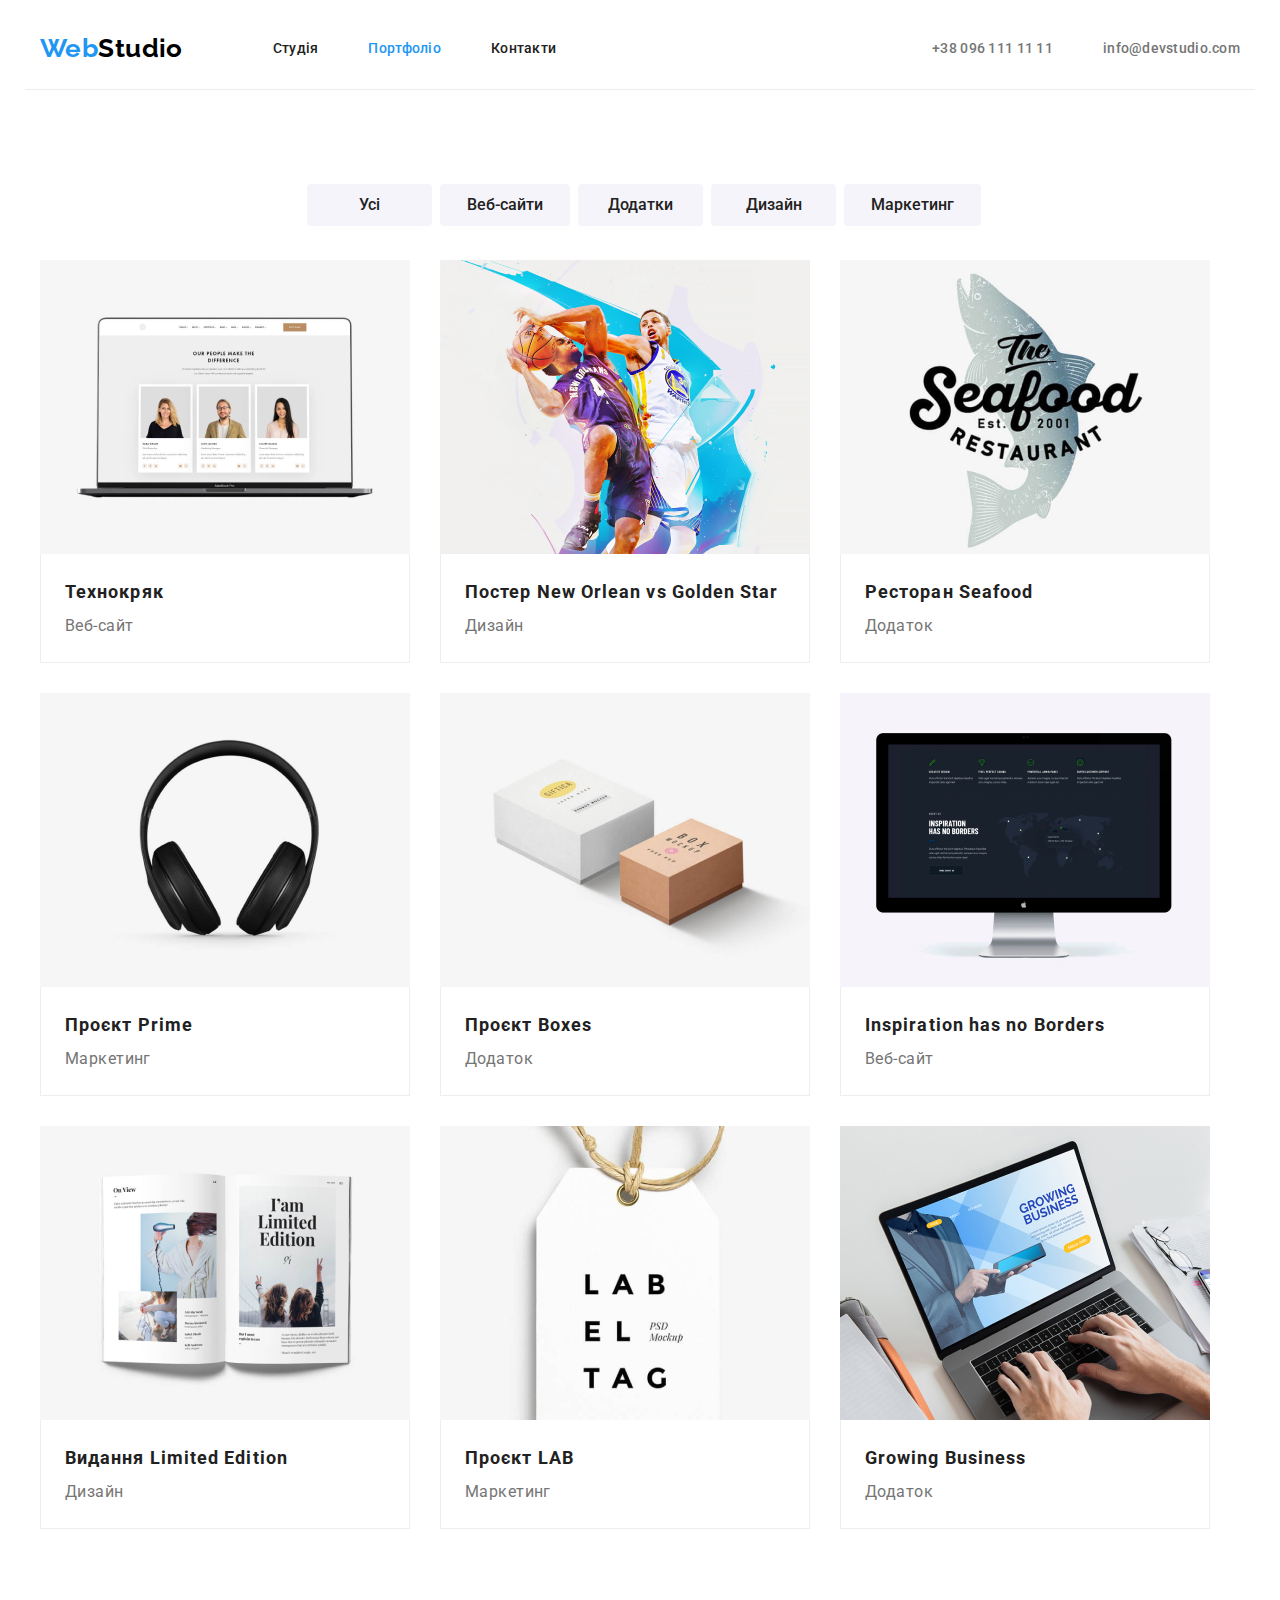
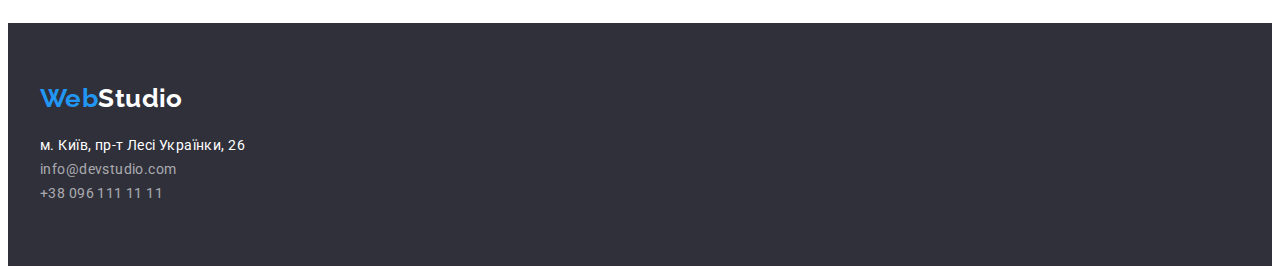
==== commit 3a3b7d90: "Update portfolio.html" ====
--- a/portfolio.html
+++ b/portfolio.html
@@ -35,8 +35,7 @@
             <li><a class="header-item header-nav-link link" href="/">Контакти</a></li>
           </ul>
         </nav>
-        <div class="header-group">
-          <ul class="nav-list header-nav list">
+          <ul class="nav-list header-nav list header-group">
             <li>
               <a class="header-contacts-tel" href="tel:+380961111111">+38 096 111 11 11</a>
             </li>
@@ -44,14 +43,13 @@
               <a class="header-contacts-email" href="mailto:info@devstudio.com">info@devstudio.com</a>
             </li>
           </ul>
-        </div>
       </div>
     </header>
     <main>
+      <section>
+        <!--filter-->
+          <h1 class="hidden">Фільтр</h1>
       <div class="container">
-        <section>
-          <h1 class="hidden">Фільтр</h1>
-          <div class="container section">
           <ul class="header-list list">
             <li><button class="header-btn" type="button">Усі</button></li>
             <li><button class="header-btn" type="button">Веб-сайти</button></li>
@@ -59,92 +57,94 @@
             <li><button class="header-btn" type="button">Дизайн</button></li>
             <li><button class="header-btn" type="button">Маркетинг</button></li>
           </ul>
-          </div>
-        </section>
         <!--artworks-->
-        <div class="container section">
         <ul class="artworks-list list">
           <li>
-            <a href="#"><img src="./images/technocrack.jpg" alt="technocrack" width="370"></a>
+            <a class="artworks-link" href="#"><img src="./images/technocrack.jpg" alt="technocrack" width="370">
             <div class="artworks-wrap">
             <h2 class="artworks-title">Технокряк</h2>
             <p class="artworks-descr">Веб-сайт</p>
             </div>
+            </a>
           </li>
           <li>
-            <a href="#"><img src="./images/neworlean.jpg" alt="neworlean" width="370"></a>
+            <a class="artworks-link" href="#"><img src="./images/neworlean.jpg" alt="neworlean" width="370">
             <div class="artworks-wrap">
             <h2 class="artworks-title">Постер New Orlean vs Golden Star</h2>
             <p class="artworks-descr">Дизайн</p>
             </div>
+            </a>
           </li>
           <li>
-            <a href="#"><img src="./images/seafood.jpg" alt="seafood" width="370"></a>
+            <a class="artworks-link" href="#"><img src="./images/seafood.jpg" alt="seafood" width="370">
             <div class="artworks-wrap">
             <h2 class="artworks-title">Ресторан Seafood</h2>
             <p class="artworks-descr">Додаток</p>
             </div>
+            </a>
           </li>
           <li>
-            <a href="#"><img src="./images/prime.jpg" alt="prime" width="370"></a>
+            <a class="artworks-link" href="#"><img src="./images/prime.jpg" alt="prime" width="370">
             <div class="artworks-wrap">
             <h2 class="artworks-title">Проєкт Prime</h2>
             <p class="artworks-descr">Маркетинг</p>
             </div>
+            </a>
           </li>
           <li>
-            <a href="#"><img src="./images/boxes.jpg" alt="boxes" width="370"></a>
+            <a class="artworks-link" href="#"><img src="./images/boxes.jpg" alt="boxes" width="370">
             <div class="artworks-wrap">
             <h2 class="artworks-title">Проєкт Boxes</h2>
             <p class="artworks-descr">Додаток</p>
             </div>
+            </a>
           </li>
           <li>
-            <a href="#"><img src="./images/inspiration.jpg" alt="inspiration" width="370"></a>
+            <a class="artworks-link" href="#"><img src="./images/inspiration.jpg" alt="inspiration" width="370">
             <div class="artworks-wrap">
             <h2 class="artworks-title">Inspiration has no Borders</h2>
             <p class="artworks-descr">Веб-сайт</p>
             </div>
+            </a>
           </li>
           <li>
-            <a href="#"><img src="./images/limitededition.jpg" alt="limitededition" width="370"></a>
+            <a class="artworks-link" href="#"><img src="./images/limitededition.jpg" alt="limitededition" width="370">
             <div class="artworks-wrap">
             <h2 class="artworks-title">Видання Limited Edition</h2>
             <p class="artworks-descr">Дизайн</p>
             </div>
+            </a>
           </li>
           <li>
-            <a href="#"><img src="./images/lab.jpg" alt="lab" width="370" /></a>
+            <a class="artworks-link" href="#"><img src="./images/lab.jpg" alt="lab" width="370" />
             <div class="artworks-wrap">
             <h2 class="artworks-title">Проєкт LAB</h2>
             <p class="artworks-descr">Маркетинг</p>
             </div>
+            </a>
           </li>
           <li>
-            <a href="#"><img src="./images/growing.jpg" alt="growing" width="370"></a>
+            <a class="artworks-link" href="#"><img src="./images/growing.jpg" alt="growing" width="370">
             <div class="artworks-wrap">
             <h2 class="artworks-title">Growing Business</h2>
             <p class="artworks-descr">Додаток</p>
             </div>
+            </a>
           </li>
         </ul>
-        </div>
+      </div>
+      </section>
     </main>
     <footer class="footer-style">
       <div class="container">
-        <a class="logo link" href="./index.html">
-          <span class="logo-web">Web</span
-          ><span class="logo-studio-bt">Studio</span>
-        </a>
+          <a class="logo-ft link" href="./index.html">
+            <span class="logo-web">Web</span><span class="logo-studio-bt">Studio</span>
+          </a>
         <address class="address-style">
           <ul class="list">
-            <li><p class="street">м. Київ, пр-т Лесі Українки, 26</p></li>
-            <li>
-              <a class="contacts" href="mailto:info@devstudio.com">info@devstudio.com</a>
-            </li>
-            <li>
-              <a class="contacts" href="tel:+380961111111">+38 096 111 11 11</a>
-            </li>
+          <li><a class="street" href="https://goo.gl/maps/8NWCTNA421KTy4Np9" target="_blank" rel="noreferrer noopener">м. Київ, пр-т Лесі Українки, 26</p></li>
+          <li><a class="contacts" href="mailto:info@devstudio.com">info@devstudio.com</a></li>
+          <li><a class="contacts" href="tel:+380961111111">+38 096 111 11 11</a></li>
           </ul>
         </address>
       </div>
--- a/css/styles.css
+++ b/css/styles.css
@@ -7,6 +7,7 @@
     --brand-txt-clr:#212121;
     --brand-plate-clr: #2F303A;
 }
+
 body {
     font-family: 'Roboto', sans-serif;
     color: var(--brand-txt-clr);
@@ -14,7 +15,7 @@
     letter-spacing: 0.03em;
 }
 
-/* reset start */
+/* RESET START */
 
 h1, h2, h3, h4, h5, h6, p, ul {
     margin: 0;
@@ -33,22 +34,30 @@
 .link {
     text-decoration: none;
 }
-/* reset end */
+
+/* RESET END */
 
 .container {
-    width: 1230px;
-    margin: 0 auto;
-    padding: 0 15px;
-    outline: 2px dashed red;
+    margin-left: auto;
+    margin-right: auto;
+    width: 1200px;
+    /*outline: 2px dashed red;*/
+    padding-left: 15px;
+    padding-right: 15px;
 }
 
 .section {
-    padding: 94px 0;
-}
+    padding-top: 94px;
+    padding-bottom: 94px;
+}
+
+/*HEADER*/
 
 .header-container {
     display: flex;
     align-items: center;
+    border-bottom: 1px solid #ECECEC;
+    border-top: 0;
 }
 
 .header-item {
@@ -59,14 +68,17 @@
 .nav-list {
     display:flex;
     align-items: center;
+    margin-top: 32px;
+    margin-right: 0px;
+    margin-bottom: 32px;
+    margin-left: 90px;
+
 }
 
 .logo {
     text-decoration: none;
-    margin: 24px 93px 25px 0;
-}
-
-
+    /*margin: 24px 93px 25px 0;*/
+}
 
 .logo-web {
     font-family: 'Raleway', sans-serif;
@@ -85,6 +97,7 @@
 }
 
 .header-nav-link {
+    font-family: 'Roboto';
     font-weight: 500;
     line-height: 1.14;
     letter-spacing: 0.02em;
@@ -126,9 +139,8 @@
     color: var(--brand-color-main);
 }
 
-
-
-/* HEADER */ 
+/* ORDER */ 
+
 .order {
     background-color: var(--brand-plate-clr);
     text-align: center;
@@ -149,24 +161,42 @@
     color: #FFFFFF;
 }
 .order-btn {
-    max-width: 300px;
     min-width: 216px;
     min-height: 50px;
     background: var(--brand-color-main);
     box-shadow: 0px 4px 4px rgba(0, 0, 0, 0.15);
     border-radius: 4px;
-    font-family: inherit;
+    font-family: 'Roboto';
     font-weight: 700;
     font-size: 16px;
     line-height: 1.87;
     letter-spacing: 0.06em;
     color: #FFFFFF;
     cursor: pointer;
-    padding: 10px 32px;
+    display: inline-flex;
+    align-items: center;
+    justify-content: center;
+    border-color: transparent;
+}
+
+/* FILTER */
+
+.header-list {
+    display: flex;
+    align-items: center;
+    justify-content: center;
+}
+
+.header-list .header-btn {
+    margin-top: 94px;
+    margin-left: 8px;
+    margin-bottom: 34px;
 }
 
 .header-btn {
-    font-family: inherit;
+    display: inline-block;
+    justify-content: center;
+    font-family: 'Roboto';
     font-weight: 500;
     font-size: 16px;
     line-height: 1.62;
@@ -179,6 +209,7 @@
     border-radius: 4px;
     cursor: pointer;
     padding: 6px 25px;
+    border-color: transparent;
 
 }
 .header-btn:hover {
@@ -186,10 +217,17 @@
     color:#FFFFFF;
 }
 
+.header- {
+    display:inline-block;
+    justify-content: center;
+}
+
 /* HERO */
+
 .hidden {
     display:none;
 }
+
 /*FEATURES*/
 
 .features-container {
@@ -216,6 +254,10 @@
 
 /*ABOUT*/
 
+.about {
+    padding-top: 0px;
+}
+
 .about-container {
     display: flex;
 }
@@ -243,7 +285,9 @@
     color: var(--brand-plate-clr);
     text-align: center;
 }
+
 /*TEAM*/
+
 .team-container {
     display:flex;
 }
@@ -257,14 +301,20 @@
     align-items: center;
 }
 
+.member-info {
+    padding: 30px;
+    box-shadow: 0px 1px 3pc rgba(0, 0, 0, 0.12), 0px 1px 1px rgba(0, 0, 0, 0.14), 0px 2px 1px rgba(0, 0, 0, 0.2);
+    border-radius: 0px 0px 4px 4px;
+
+
+}
 .team-name {
     font-family: 'Roboto';
     font-weight: 500;
     font-size: 16px;
     line-height: 1.18;
     color: var(--brand-txt-clr);
-    margin-top: 30px;
-    margin-bottom: 10px;
+    margin-bottom: 4px;
     text-align: center;
 }
 
@@ -274,10 +324,32 @@
     line-height: 1.18;
     color: var(--brand-color-alt);
     text-align: center;
-    margin-bottom: 30px;
+
+}
+
+/*ARTWORKS*/
+
+.artworks-list {
+    display: flex;
+    flex-wrap: wrap;
+    gap: 30px;
+    margin-bottom: 94px;
+    /*flex-basis: calc(100% / 3);*/
+}
+
+.artworks-link {
+    text-decoration: none;
+}
+
+.artworks-wrap {
+    flex-basis: calc(100% / 3);
+    padding: 20px 24px;
+    border: 1px solid #eeeeee;
+    border-top: 0;
 }
 
 .artworks-title {
+    font-family: 'Roboto';
     font-weight: 700;
     font-size: 18px;
     line-height: 2;
@@ -286,6 +358,7 @@
 }
 
 .artworks-descr {
+    font-family:'Roboto';
     font-size: 16px;
     line-height: 2;
     color: var(--brand-color-alt);
@@ -298,14 +371,31 @@
     padding: 60px 0;
 }    
 
+.logo-ft {
+    text-decoration: none;
+    line-height: 1.17;
+}
+
+.logo-web-ft {
+    font-family: 'Raleway', sans-serif;
+    font-weight: 700;
+    font-size: 26px;
+    line-height: 1.19;
+    color: var(--brand-color-main);
+}
+
+.address-style {
+    margin-top: 20px;
+}
 .street {
+    text-decoration: none;
     font-family: 'Roboto';
     font-style: normal;
     line-height: 1.71;
     color: #FFFFFF;
-    margin-top: 20px;
     margin-bottom: 9px;
 }
+
 .logo-studio-bt {
     font-family: 'Raleway', sans-serif;
     font-weight: 700;
@@ -313,7 +403,9 @@
     line-height: 1.19;
     color: #FFFFFF;
 }
+
 .contacts {
+    font-family:'Roboto';
     text-decoration: none;
     font-style: normal;
     line-height: 1.71;
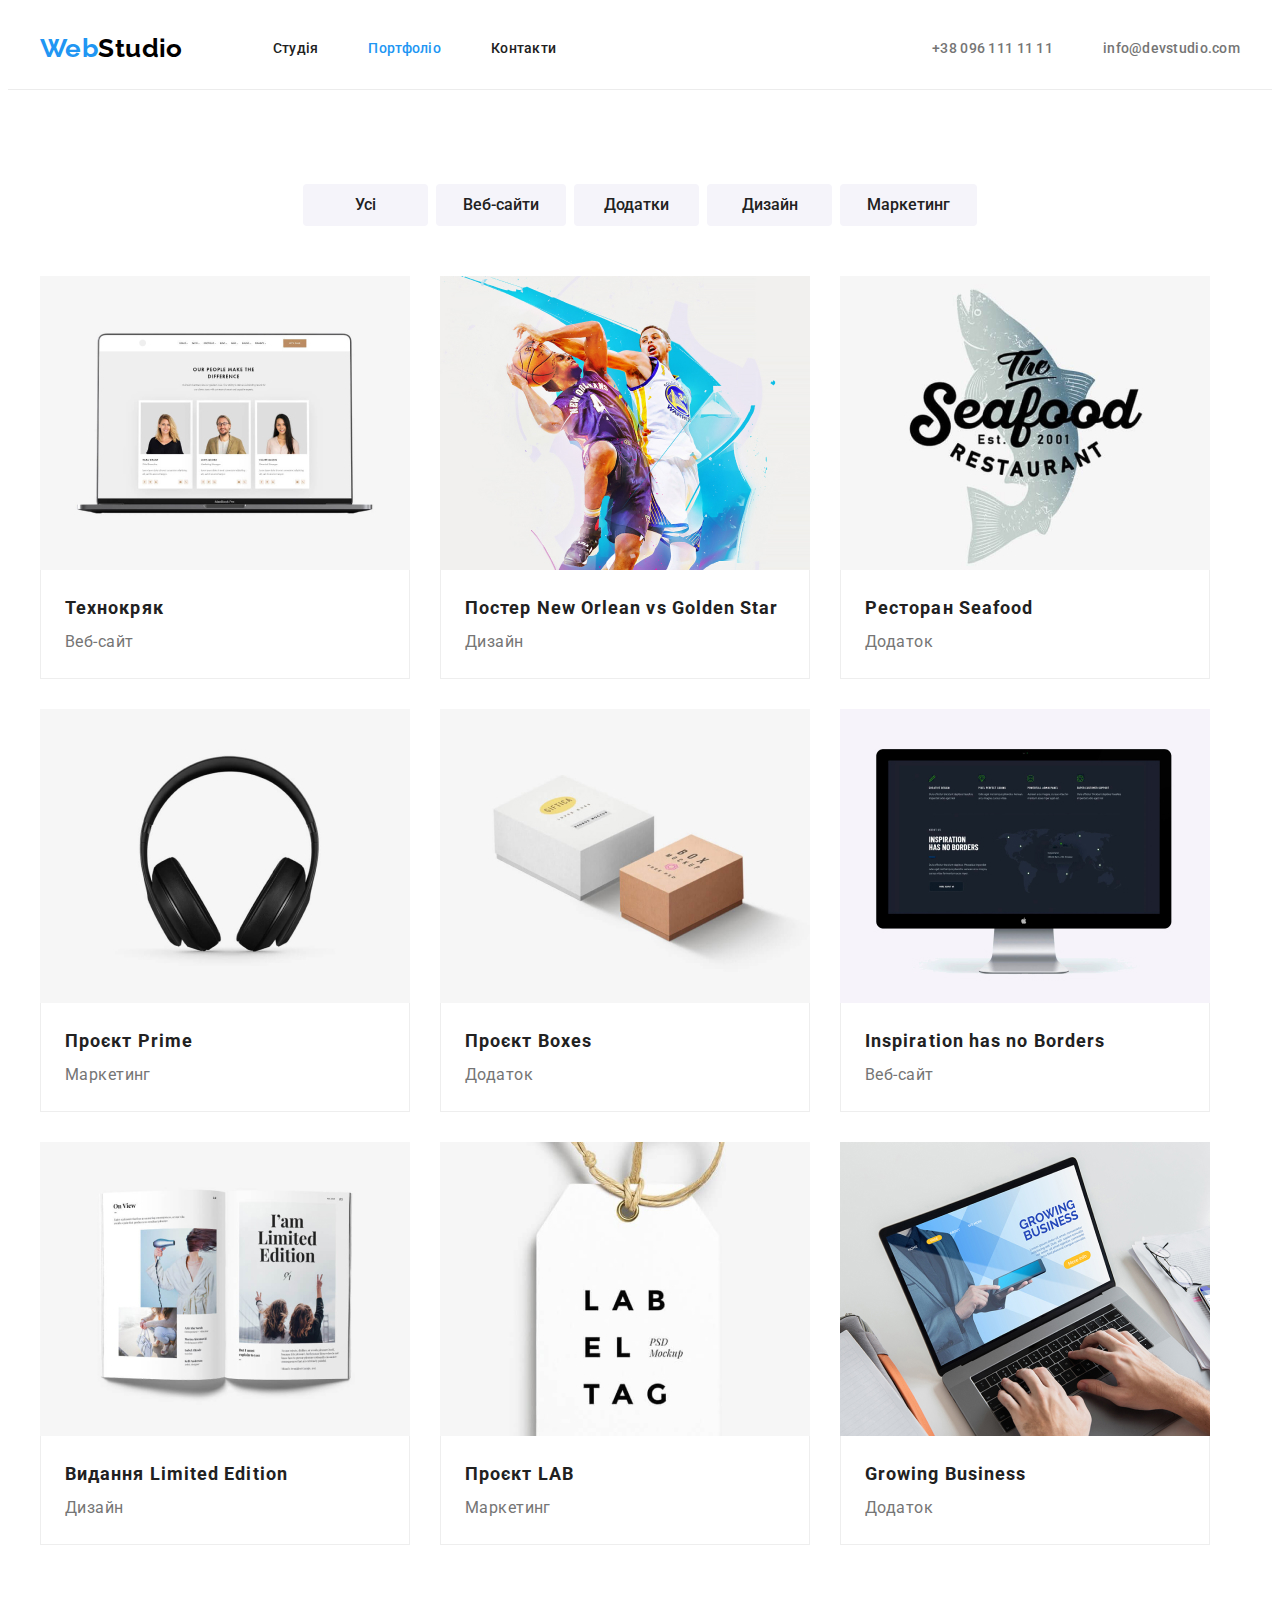
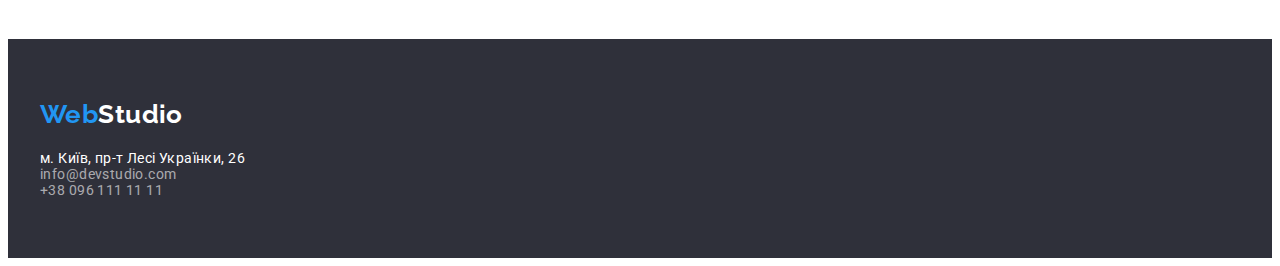
==== commit 023df091: "Update portfolio.html" ====
--- a/portfolio.html
+++ b/portfolio.html
@@ -19,7 +19,7 @@
 
   </head>
   <body>
-    <header>
+    <header class="header-border">
       <div class="header-container container">
         <a class="logo link" href="./index.html">
           <span class="logo-web">Web</span><span class="logo-studio">Studio</span>
@@ -32,7 +32,7 @@
             <li>
               <a class="header-item header-nav-link link active-link" href="./portfolio.html">Портфоліо</a>
             </li>
-            <li><a class="header-item header-nav-link link" href="/">Контакти</a></li>
+            <li><a class="header-item-last header-nav-link link" href="/">Контакти</a></li>
           </ul>
         </nav>
           <ul class="nav-list header-nav list header-group">
@@ -46,7 +46,7 @@
       </div>
     </header>
     <main>
-      <section>
+      <section class="section-pad">
         <!--filter-->
           <h1 class="hidden">Фільтр</h1>
       <div class="container">
@@ -55,7 +55,7 @@
             <li><button class="header-btn" type="button">Веб-сайти</button></li>
             <li><button class="header-btn" type="button">Додатки</button></li>
             <li><button class="header-btn" type="button">Дизайн</button></li>
-            <li><button class="header-btn" type="button">Маркетинг</button></li>
+            <li><button class="header-btn-last" type="button">Маркетинг</button></li>
           </ul>
         <!--artworks-->
         <ul class="artworks-list list">
--- a/css/styles.css
+++ b/css/styles.css
@@ -25,6 +25,7 @@
 img {
     display: block;
 }
+
 .list {
     list-style-type: none;
     margin: 0;
@@ -52,12 +53,14 @@
 }
 
 /*HEADER*/
+.header-border {
+    border-bottom: 1px solid #ECECEC;
+    border-top: 0;
+}
 
 .header-container {
     display: flex;
     align-items: center;
-    border-bottom: 1px solid #ECECEC;
-    border-top: 0;
 }
 
 .header-item {
@@ -104,8 +107,8 @@
     color: var(--brand-txt-clr);
 }    
 
-.header-item:not(last-child) {
-    margin-right: 50px;
+.header-item-last {
+    padding: 32px 0;
 }
 
 .header-nav-link:hover, .header-nav-link:focus {
@@ -179,18 +182,25 @@
     border-color: transparent;
 }
 
+.order-btn:active {
+    background-color: #188CE8;
+    border-color: transparent;
+    color: #FFFFFF;
+    filter: drop-shadow(0px 4px 4px rgba(0, 0, 0, 0.25));
+}
+
 /* FILTER */
+
+.section-pad {
+    padding-top: 94px;
+    padding-bottom: 94px;
+}
 
 .header-list {
     display: flex;
     align-items: center;
     justify-content: center;
-}
-
-.header-list .header-btn {
-    margin-top: 94px;
-    margin-left: 8px;
-    margin-bottom: 34px;
+    margin-bottom: 50px;
 }
 
 .header-btn {
@@ -210,17 +220,39 @@
     cursor: pointer;
     padding: 6px 25px;
     border-color: transparent;
-
-}
-.header-btn:hover {
+    margin-right: 8px;
+}    
+
+.header-btn-last {
+    display: inline-block;
+    justify-content: center;
+    font-family: 'Roboto';
+    font-weight: 500;
+    font-size: 16px;
+    line-height: 1.62;
+    text-align: center;
+    color: var(--brand-txt-clr);
+    max-width: 250px;
+    min-width: 125px;
+    min-height: 38px;
+    background: #F5F4FA;
+    border-radius: 4px;
+    cursor: pointer;
+    padding: 6px 25px;
+    border-color: transparent;
+}   
+
+.header-btn:hover, .header-btn-last:hover {
     background: var(--brand-color-main);
     color:#FFFFFF;
 }
 
+/*
 .header- {
     display:inline-block;
     justify-content: center;
 }
+*/
 
 /* HERO */
 
@@ -314,7 +346,7 @@
     font-size: 16px;
     line-height: 1.18;
     color: var(--brand-txt-clr);
-    margin-bottom: 4px;
+    margin-bottom: 10px;
     text-align: center;
 }
 
@@ -333,8 +365,6 @@
     display: flex;
     flex-wrap: wrap;
     gap: 30px;
-    margin-bottom: 94px;
-    /*flex-basis: calc(100% / 3);*/
 }
 
 .artworks-link {
@@ -373,15 +403,18 @@
 
 .logo-ft {
     text-decoration: none;
-    line-height: 1.17;
-}
-
-.logo-web-ft {
     font-family: 'Raleway', sans-serif;
     font-weight: 700;
     font-size: 26px;
     line-height: 1.19;
-    color: var(--brand-color-main);
+}        
+
+.logo-web-ft {
+    color: var(--brand-color-main);
+}
+
+.logo-studio-bt {
+    color: #FFFFFF;
 }
 
 .address-style {
@@ -391,24 +424,17 @@
     text-decoration: none;
     font-family: 'Roboto';
     font-style: normal;
-    line-height: 1.71;
+    /*line-height: 1.71;*/
     color: #FFFFFF;
     margin-bottom: 9px;
 }
 
-.logo-studio-bt {
-    font-family: 'Raleway', sans-serif;
-    font-weight: 700;
-    font-size: 26px;
-    line-height: 1.19;
-    color: #FFFFFF;
-}
 
 .contacts {
     font-family:'Roboto';
     text-decoration: none;
     font-style: normal;
-    line-height: 1.71;
+    /*line-height: 1.71;*/
     color: rgba(255, 255, 255, 0.6);
     margin-bottom: 9px;
 }
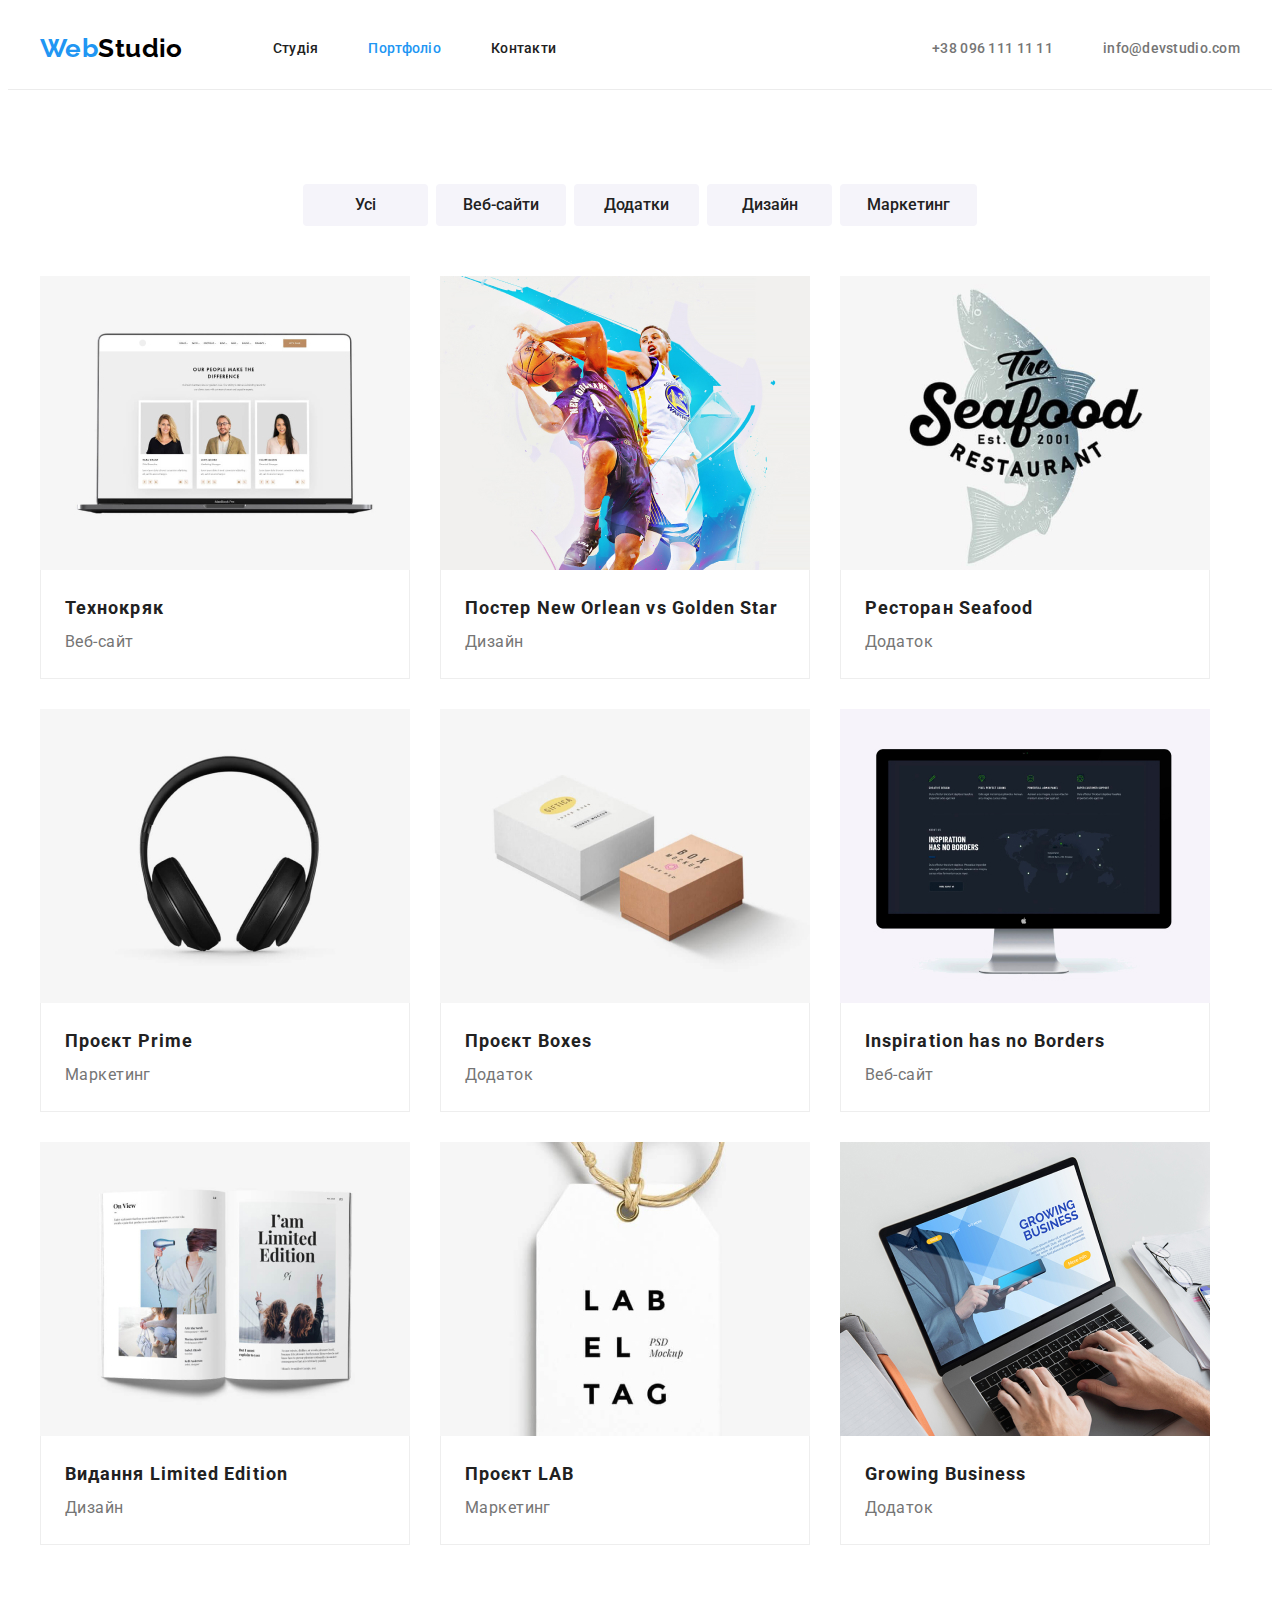
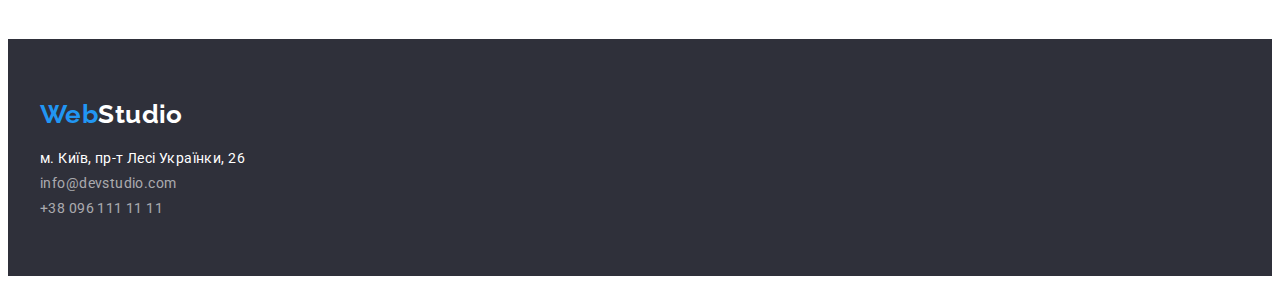
==== commit 90c78c33: "Update portfolio.html" ====
--- a/portfolio.html
+++ b/portfolio.html
@@ -32,7 +32,7 @@
             <li>
               <a class="header-item header-nav-link link active-link" href="./portfolio.html">Портфоліо</a>
             </li>
-            <li><a class="header-item-last header-nav-link link" href="/">Контакти</a></li>
+            <li><a class="header-item header-nav-link link" href="/">Контакти</a></li>
           </ul>
         </nav>
           <ul class="nav-list header-nav list header-group">
@@ -142,8 +142,8 @@
           </a>
         <address class="address-style">
           <ul class="list">
-          <li><a class="street" href="https://goo.gl/maps/8NWCTNA421KTy4Np9" target="_blank" rel="noreferrer noopener">м. Київ, пр-т Лесі Українки, 26</p></li>
-          <li><a class="contacts" href="mailto:info@devstudio.com">info@devstudio.com</a></li>
+          <li class="contacts-marg"><a class="street" href="https://goo.gl/maps/8NWCTNA421KTy4Np9" target="_blank" rel="noreferrer noopener">м. Київ, пр-т Лесі Українки, 26</p></li>
+          <li class="contacts-marg"><a class="contacts" href="mailto:info@devstudio.com">info@devstudio.com</a></li>
           <li><a class="contacts" href="tel:+380961111111">+38 096 111 11 11</a></li>
           </ul>
         </address>
--- a/css/styles.css
+++ b/css/styles.css
@@ -68,6 +68,10 @@
     margin-right: 50px;
 }
 
+.header-item-last {
+    padding: 32px 0;
+}
+
 .nav-list {
     display:flex;
     align-items: center;
@@ -107,9 +111,7 @@
     color: var(--brand-txt-clr);
 }    
 
-.header-item-last {
-    padding: 32px 0;
-}
+
 
 .header-nav-link:hover, .header-nav-link:focus {
     color: var(--brand-color-main);
@@ -424,19 +426,17 @@
     text-decoration: none;
     font-family: 'Roboto';
     font-style: normal;
-    /*line-height: 1.71;*/
     color: #FFFFFF;
+}
+.contacts-marg {
     margin-bottom: 9px;
 }
-
 
 .contacts {
     font-family:'Roboto';
     text-decoration: none;
     font-style: normal;
-    /*line-height: 1.71;*/
     color: rgba(255, 255, 255, 0.6);
-    margin-bottom: 9px;
 }
 
 .contacts:hover, .contacts:focus {
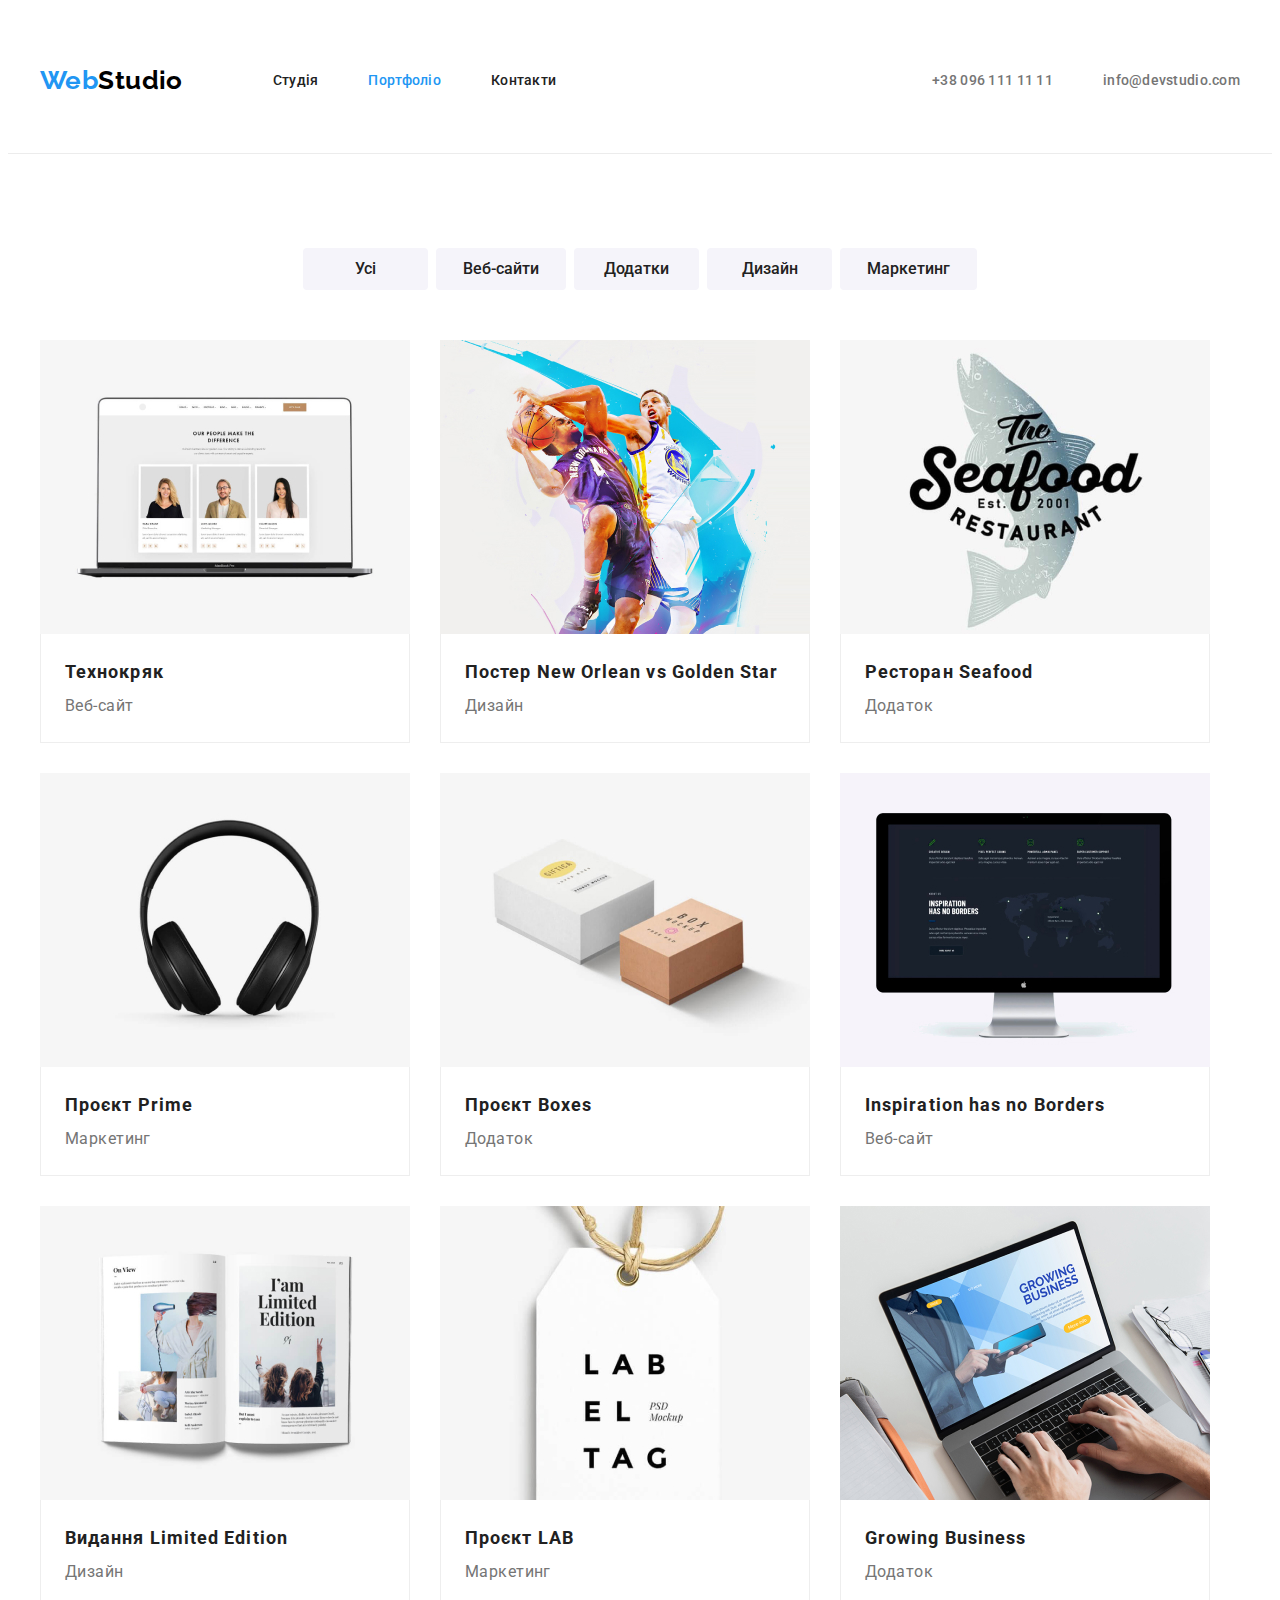
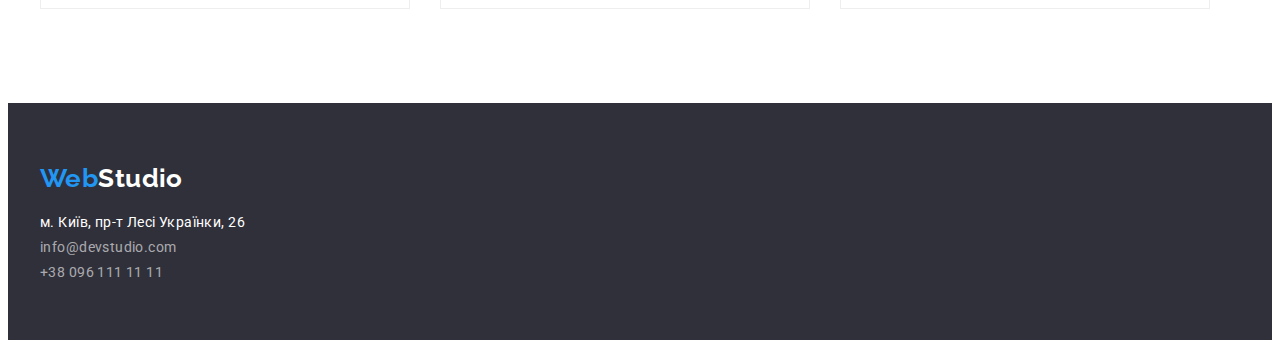
==== commit f2364050: "Update portfolio.html" ====
--- a/portfolio.html
+++ b/portfolio.html
@@ -26,13 +26,13 @@
         </a>
         <nav class="header-nav">
           <ul class="nav-list list">
-            <li>
-              <a class="header-item header-nav-link link" href="./index.html">Студія</a>
+            <li class="header-item">
+              <a class="header-nav-link link" href="./index.html">Студія</a>
             </li>
-            <li>
-              <a class="header-item header-nav-link link active-link" href="./portfolio.html">Портфоліо</a>
+            <li class="header-item">
+              <a class="header-nav-link link active-link" href="./portfolio.html">Портфоліо</a>
             </li>
-            <li><a class="header-item header-nav-link link" href="/">Контакти</a></li>
+            <li class="header-item"><a class="header-nav-link link" href="/">Контакти</a></li>
           </ul>
         </nav>
           <ul class="nav-list header-nav list header-group">
--- a/css/styles.css
+++ b/css/styles.css
@@ -63,14 +63,14 @@
     align-items: center;
 }
 
-.header-item {
+.header-item:not(:last-child) {
     padding: 32px 0;
     margin-right: 50px;
 }
 
-.header-item-last {
+/*.header-item-last {
     padding: 32px 0;
-}
+}*/
 
 .nav-list {
     display:flex;
